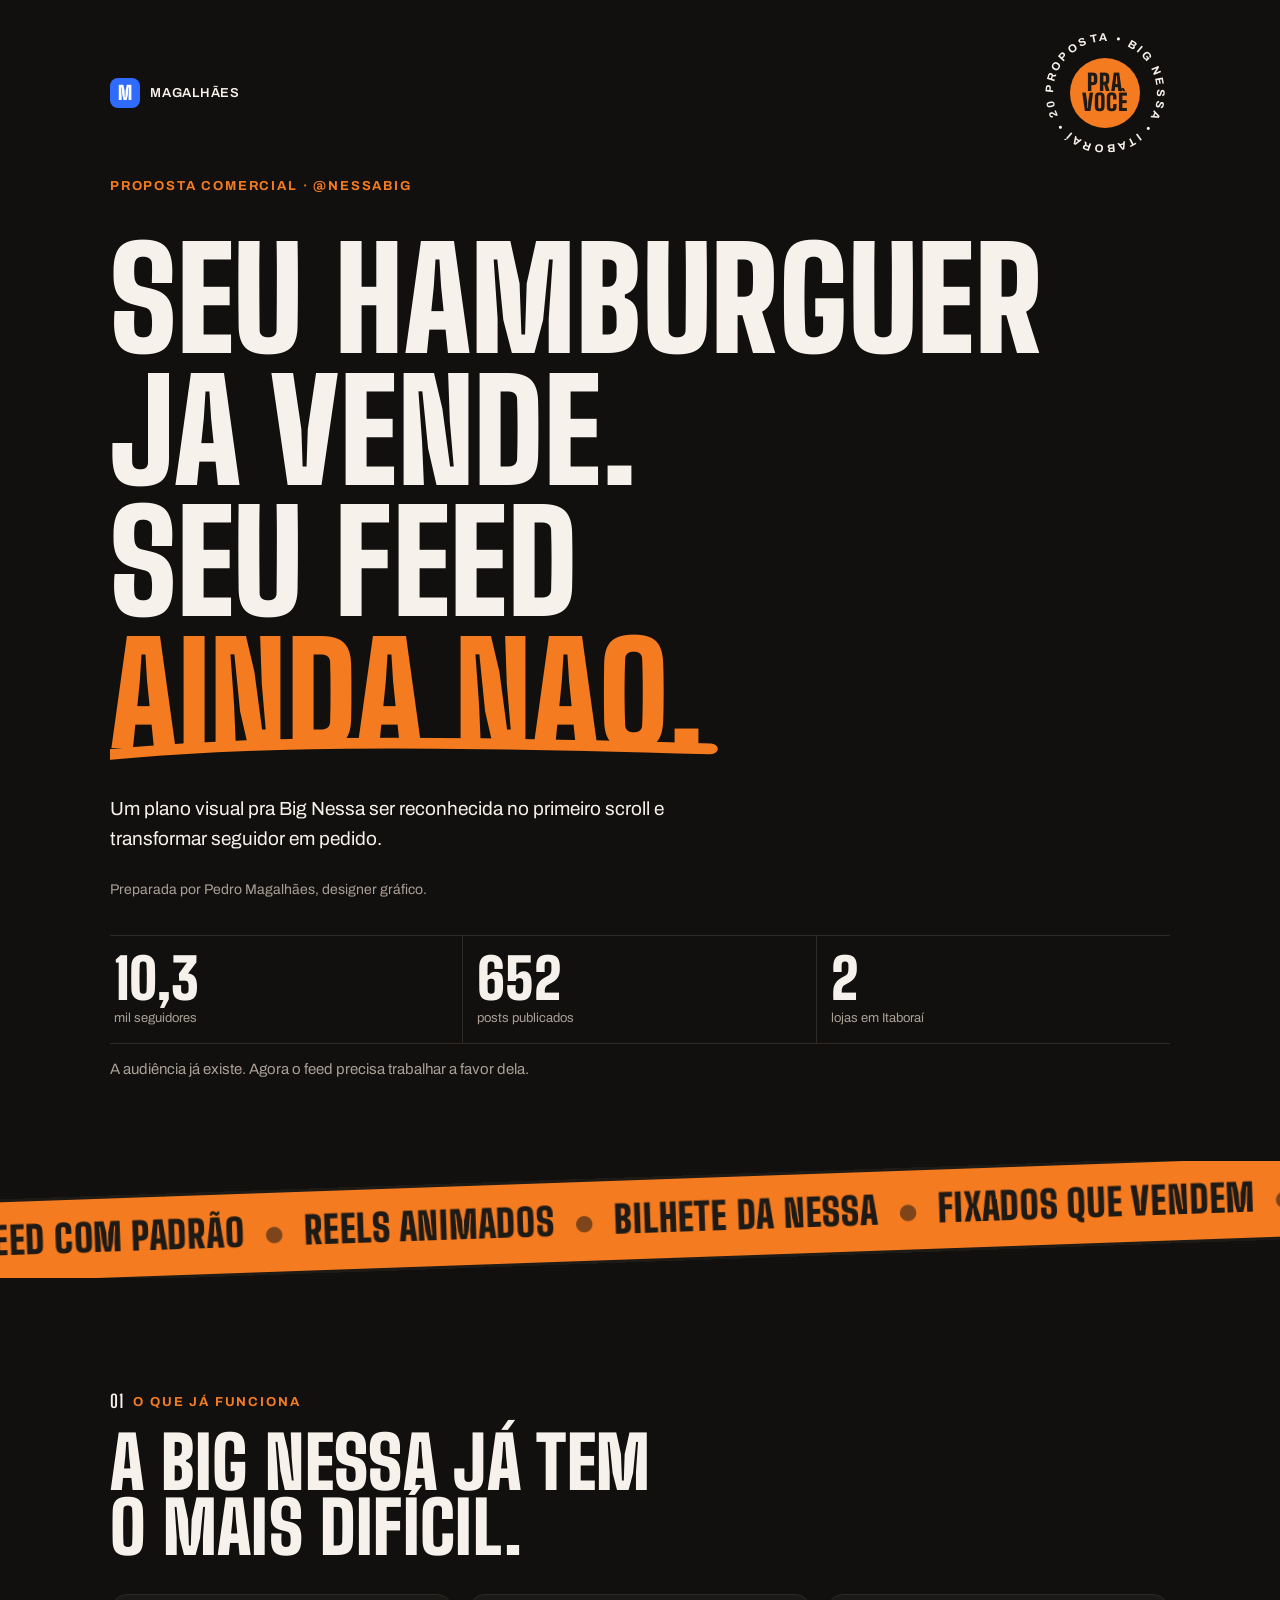
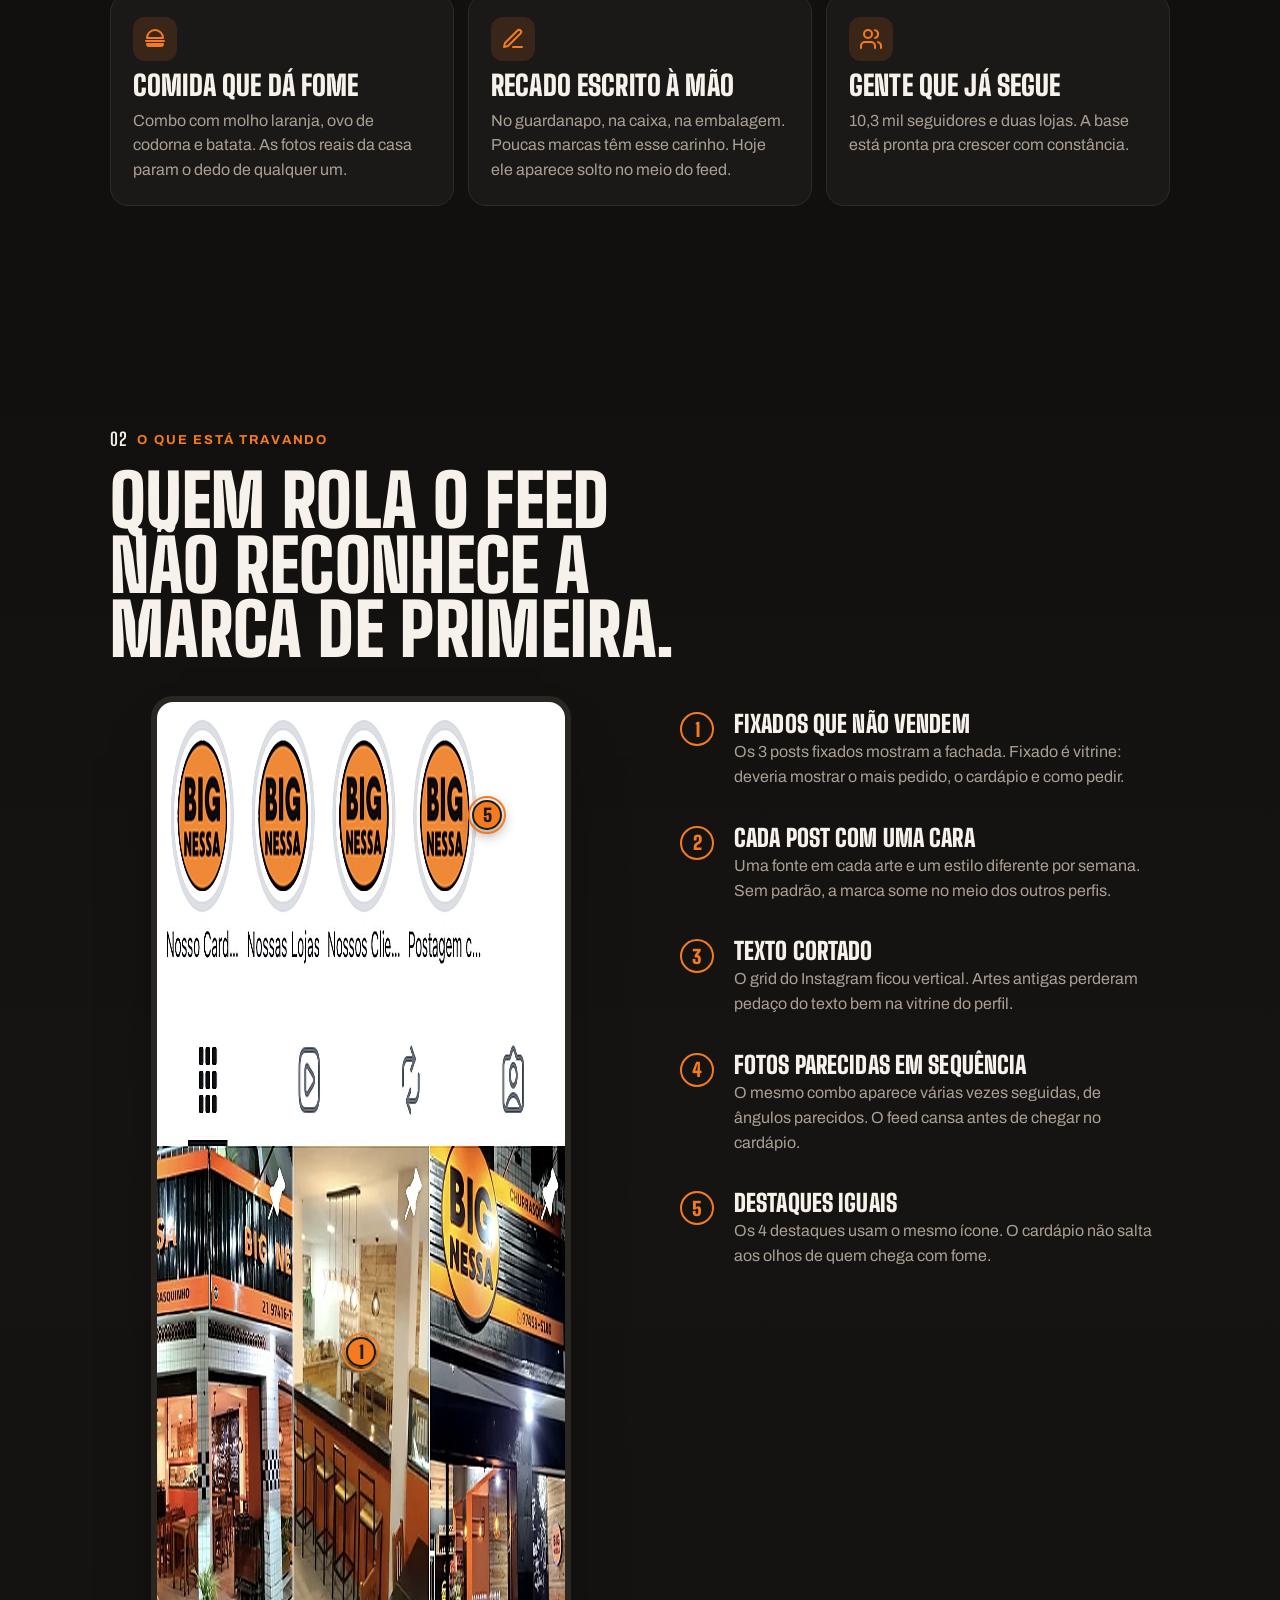
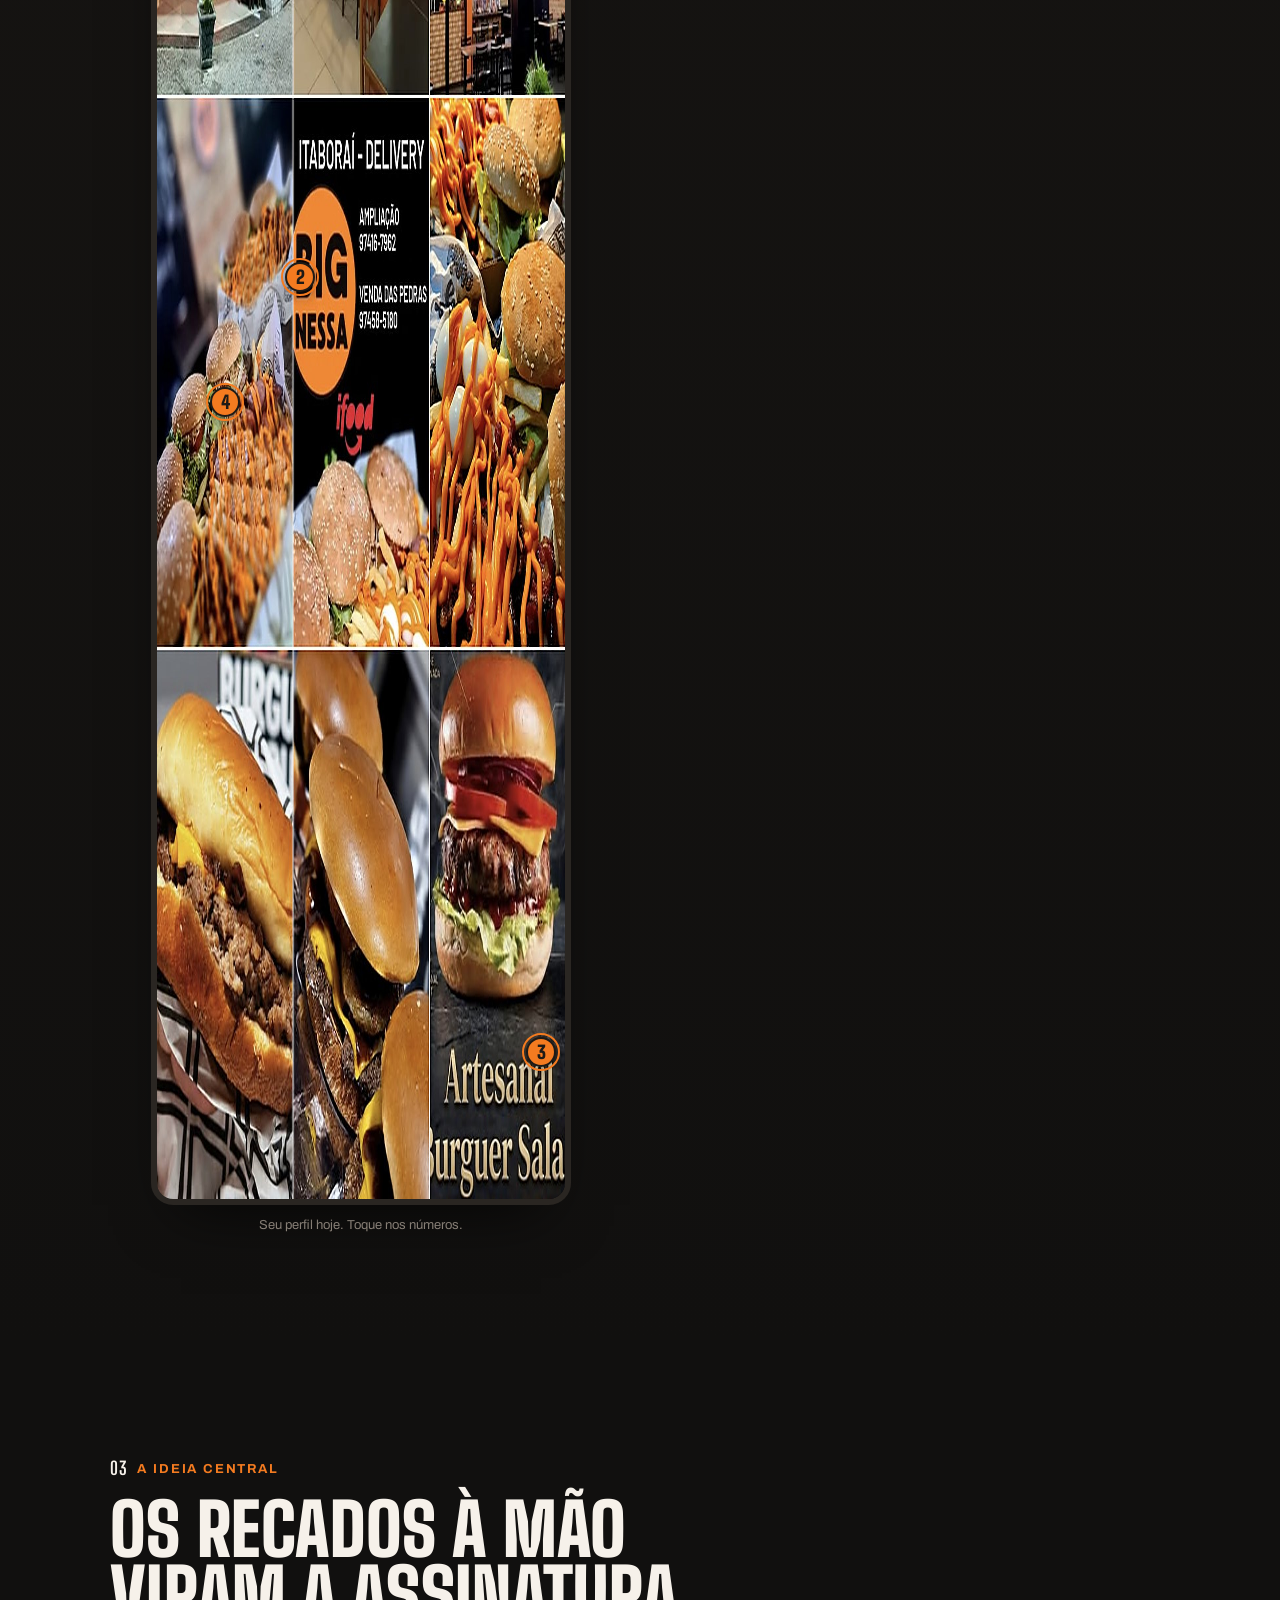
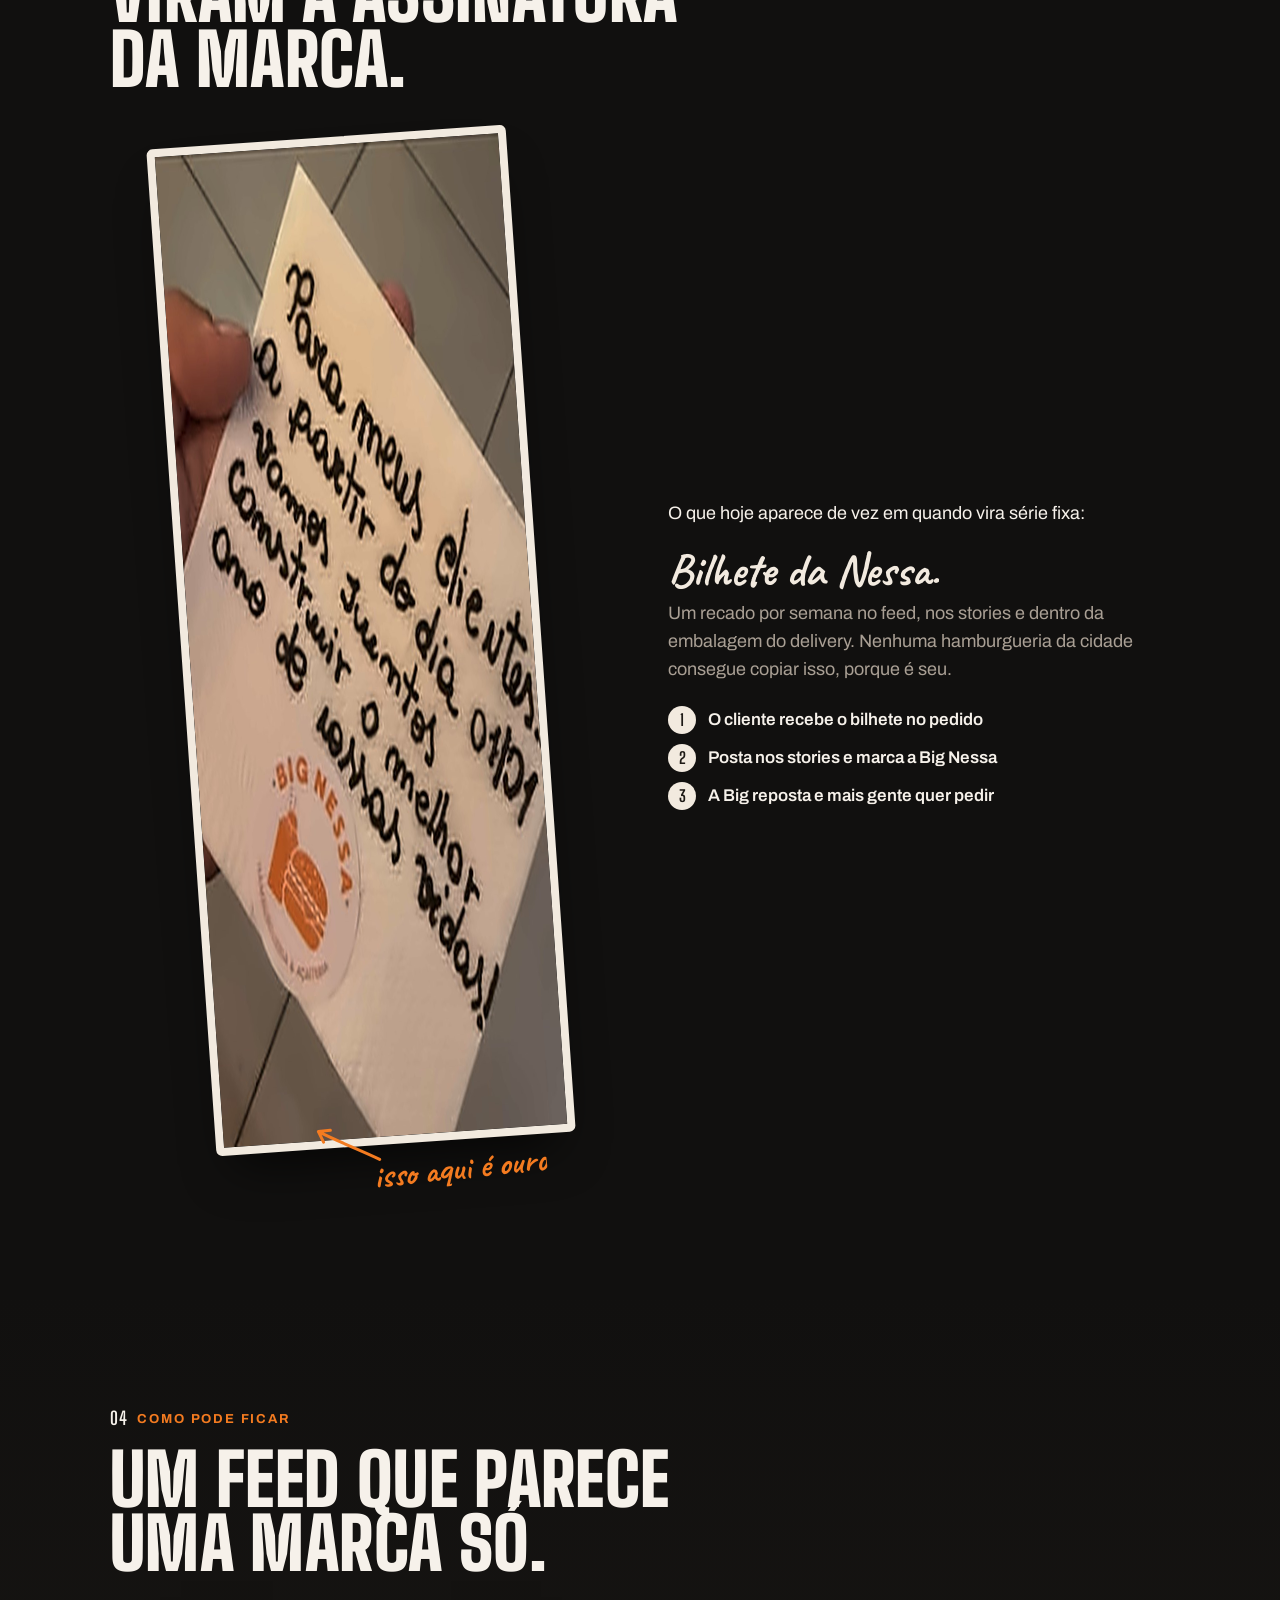
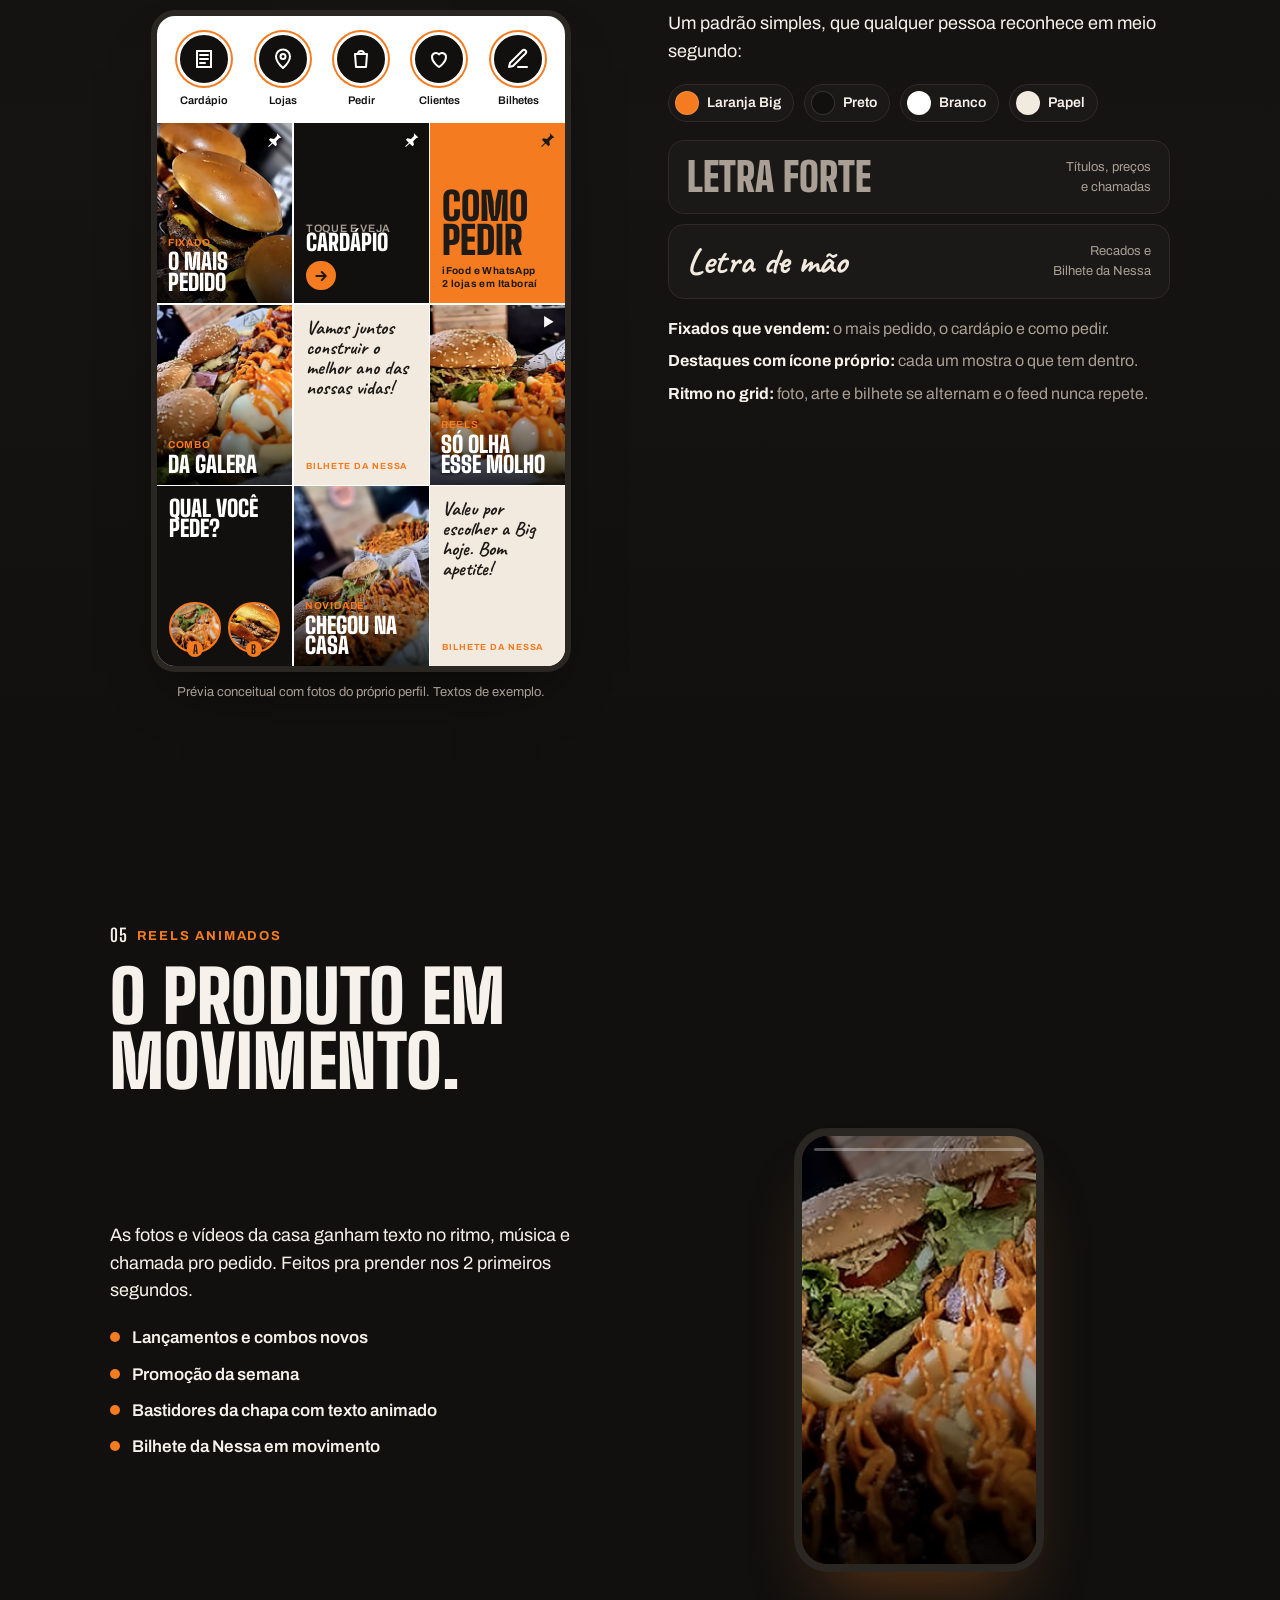
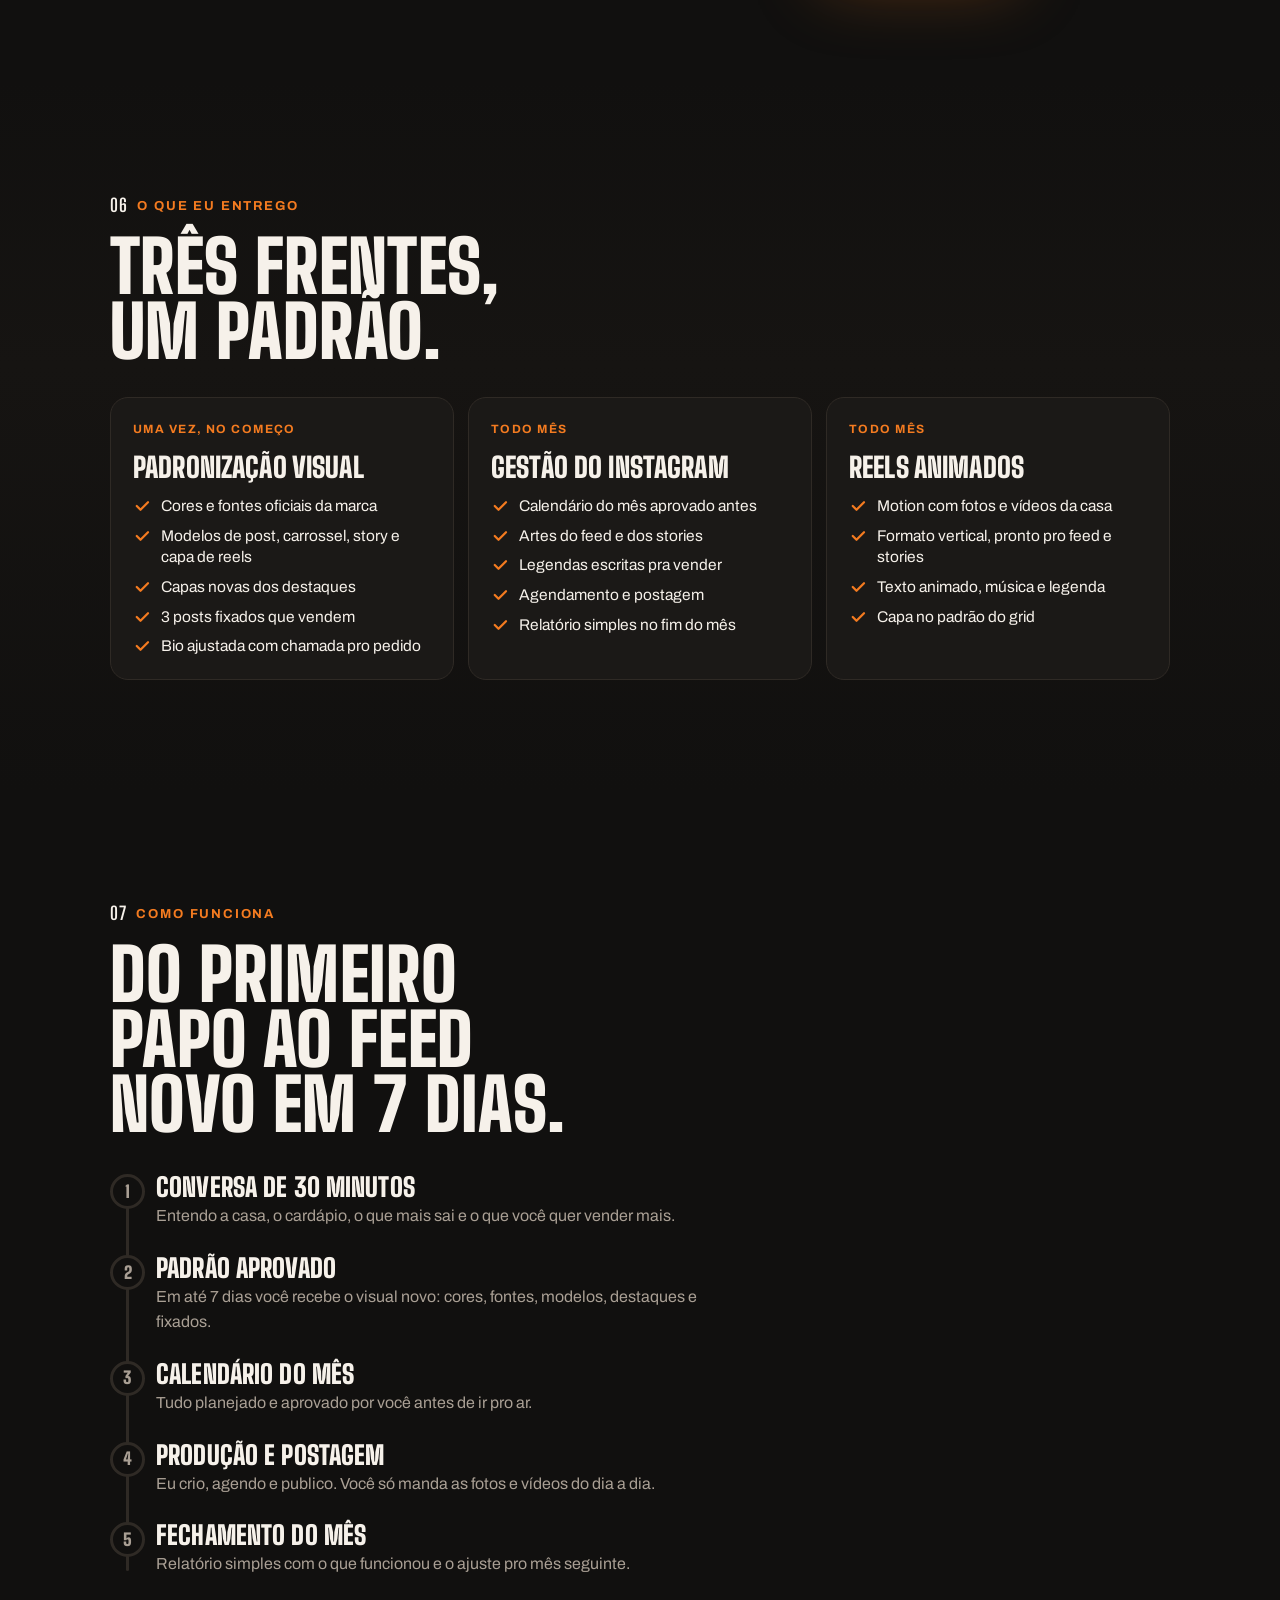
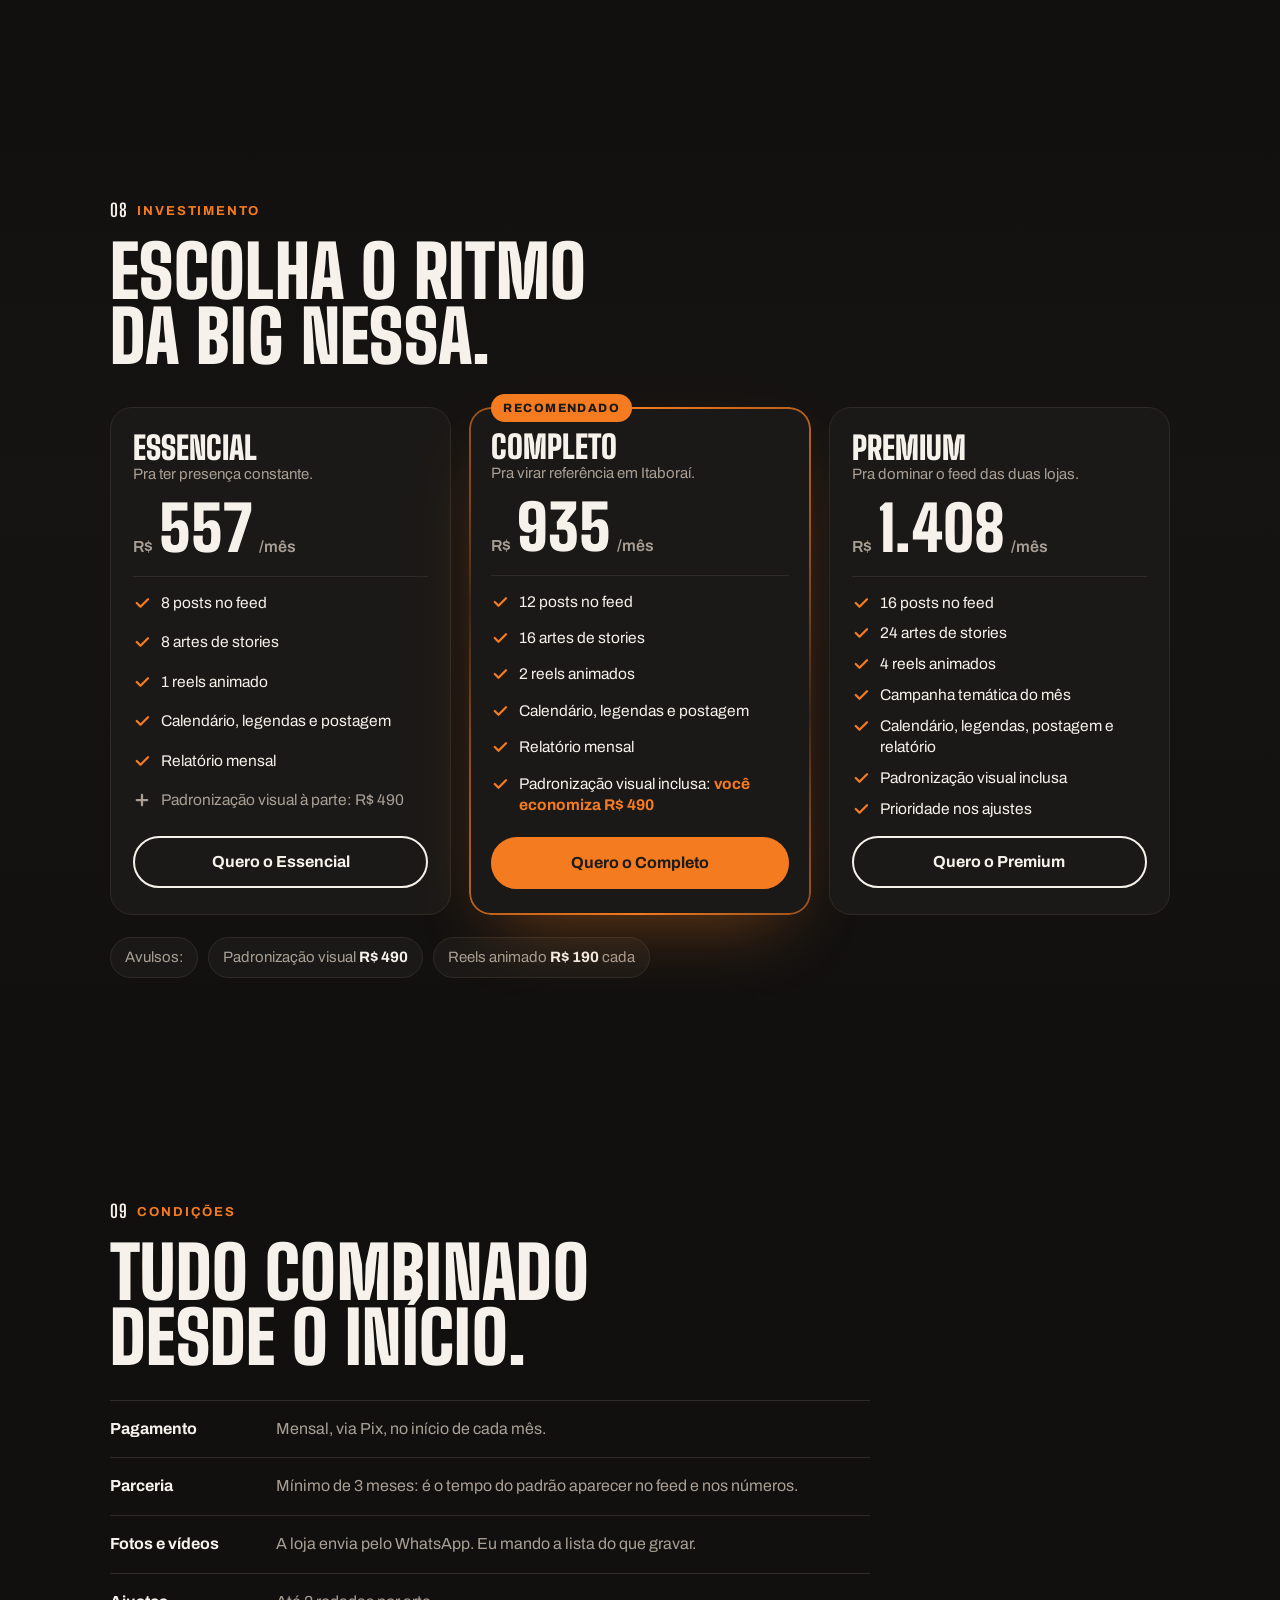
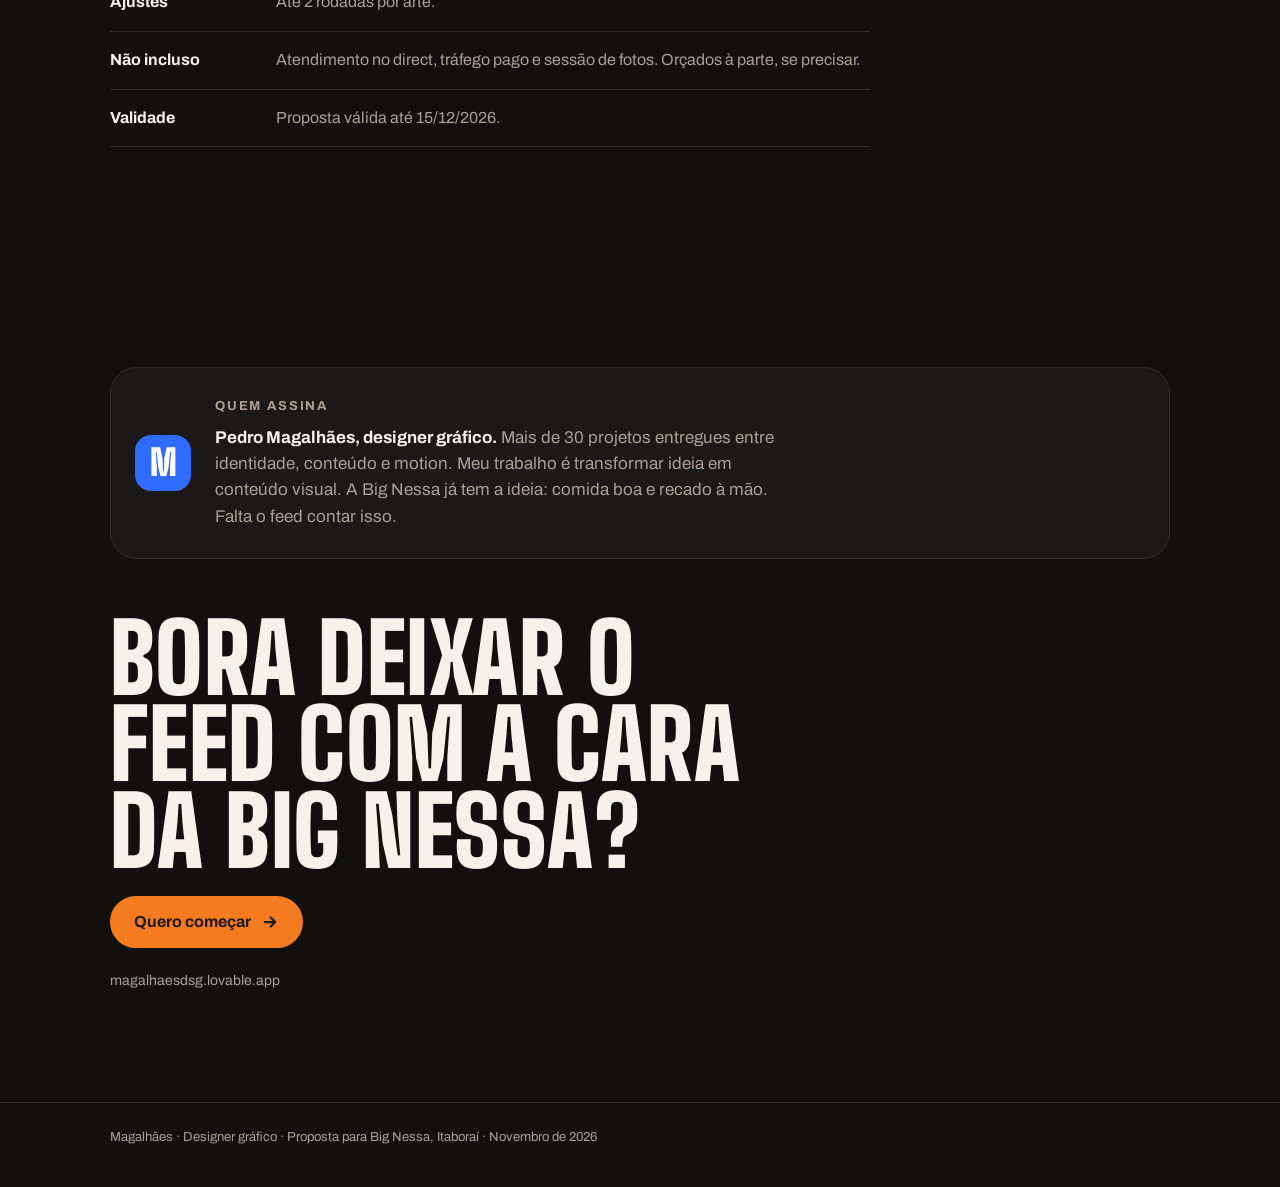
==== bignessa/index.html @ 8647f613 "Adiciona proposta comercial da Big Nessa em /bignessa Página da proposta (noindex) com imagem de cap" ====
<!DOCTYPE html>
<html lang="pt-BR">
<head>
<meta charset="utf-8">
<meta name="viewport" content="width=device-width, initial-scale=1">
<title>Proposta Big Nessa</title>
<meta name="robots" content="noindex, nofollow">
<meta name="description" content="Seu hambúrguer já vende. Seu feed ainda não. Proposta de conteúdo visual para a Big Nessa, por Magalhães.">
<meta property="og:type" content="website">
<meta property="og:title" content="Proposta para Big Nessa">
<meta property="og:description" content="Seu hambúrguer já vende. Seu feed ainda não.">
<meta property="og:image" content="https://magalhaescreator.com.br/bignessa/capa.jpg">
<meta property="og:url" content="https://magalhaescreator.com.br/bignessa/">
<meta name="theme-color" content="#11100F">
<link rel="preconnect" href="https://fonts.googleapis.com">
<link rel="preconnect" href="https://fonts.gstatic.com" crossorigin>
<link href="https://fonts.googleapis.com/css2?family=Archivo:wght@400;500;600;700&family=Big+Shoulders+Display:wght@700;800;900&family=Caveat:wght@500;700&display=swap" rel="stylesheet">
<style>
:root{
  /* Layout: uma coluna de leitura no celular, duas colunas no desktop; preto quente com laranja da casa e papel de guardanapo */
  --bg:#11100F;
  --surface:#1B1917;
  --line:#2F2A25;
  --ink:#F6F1EA;
  --muted:#A99F94;
  --orange:#F47B20;
  --paper:#F2EADF;
  --paper-ink:#1E1A16;
  --blue:#2F6BFF;
  --f-display:"Big Shoulders Display","Arial Narrow",Impact,sans-serif;
  --f-body:"Archivo","Helvetica Neue",Arial,sans-serif;
  --f-hand:"Caveat","Segoe Print","Bradley Hand",cursive;
  --ease:cubic-bezier(.2,.8,.2,1);
  color-scheme:dark;
}
*{box-sizing:border-box}
html{-webkit-text-size-adjust:100%;scroll-behavior:smooth}
html,body{overflow-x:clip}
body{margin:0;background:var(--bg);color:var(--ink);font-family:var(--f-body);font-size:17px;line-height:1.55;overflow-x:hidden}
img{max-width:100%;display:block}
a{color:inherit}
:focus-visible{outline:3px solid var(--orange);outline-offset:3px;border-radius:6px}
.wrap{max-width:1100px;margin:0 auto;padding:0 20px}
section{padding:76px 0}
.eyebrow{font-family:var(--f-body);font-size:13px;font-weight:700;letter-spacing:.14em;text-transform:uppercase;color:var(--orange);display:flex;gap:10px;align-items:center;margin:0 0 14px}
.eyebrow b{font-family:var(--f-display);font-size:18px;letter-spacing:.04em;color:var(--ink)}
h1,h2,h3{font-family:var(--f-display);font-weight:900;text-transform:uppercase;line-height:.9;letter-spacing:.005em;margin:0;text-wrap:balance}
h2{font-size:clamp(40px,9vw,72px);max-width:16ch}
h3{font-size:28px;line-height:1}
p{margin:0}
.lead{font-size:18px;color:var(--muted);max-width:56ch}
.hand{font-family:var(--f-hand);font-weight:700}

/* ---------- reveal ---------- */
.pre{opacity:0;transform:translateY(28px)}
[data-reveal]{transition:opacity .8s var(--ease),transform .8s var(--ease);transition-delay:var(--d,0s)}

/* ---------- HERO ---------- */
.hero{padding:28px 0 56px;position:relative}
.topbar{display:flex;justify-content:space-between;align-items:center;font-size:13px;color:var(--muted);letter-spacing:.06em;text-transform:uppercase;font-weight:600}
.topbar .who{display:flex;gap:10px;align-items:center;color:var(--ink)}
.mono{width:30px;height:30px;border-radius:8px;background:var(--blue);display:grid;place-items:center;font-family:var(--f-display);font-weight:900;font-size:19px;color:#fff}
.hero-grid{display:grid;gap:26px;margin-top:18px;position:relative}
.stamp{position:relative;width:96px;height:96px;flex:none}
.stamp svg{width:100%;height:100%;animation:spin 16s linear infinite}
.stamp .disc{position:absolute;inset:22px;border-radius:50%;background:var(--orange);display:grid;place-items:center;color:var(--paper-ink);font-family:var(--f-display);font-weight:900;font-size:17px;line-height:.85;text-align:center;animation:popIn .9s .9s var(--ease) both}
@keyframes spin{to{transform:rotate(360deg)}}
@keyframes popIn{from{transform:scale(0) rotate(-40deg)}to{transform:none}}
.h1{font-size:clamp(50px,13.2vw,140px);position:relative;z-index:1}
.h1 .ln:last-child{padding-bottom:.28em;margin-bottom:-.2em}
.h1 .ln{display:block;overflow:hidden;padding-bottom:.04em}
.h1 .ln>span{display:inline-block;animation:lineUp 1s var(--ease) both}
.h1 .ln:nth-child(2)>span{animation-delay:.12s}
.h1 .ln:nth-child(3)>span{animation-delay:.24s}
.h1 .ln:nth-child(4)>span{animation-delay:.36s}
@keyframes lineUp{from{transform:translateY(105%)}to{transform:none}}
.accent{color:var(--orange);position:relative;display:inline-block}
.accent svg{position:absolute;left:-2%;bottom:-.06em;width:104%;height:.22em;overflow:visible}
.accent path{fill:none;stroke:var(--orange);stroke-width:7;stroke-linecap:round;stroke-dasharray:100;stroke-dashoffset:100;animation:draw 1.1s 1.1s var(--ease) forwards}
@keyframes draw{to{stroke-dashoffset:0}}
.hero .lead{animation:fadeUp .9s .55s var(--ease) both;font-size:19px;color:var(--ink);opacity:.92}
.hero .by{font-size:14px;color:var(--muted);animation:fadeUp .9s .7s var(--ease) both}
@keyframes fadeUp{from{opacity:0;transform:translateY(16px)}to{opacity:1;transform:none}}
.stats{display:grid;grid-template-columns:repeat(3,1fr);border-top:1px solid var(--line);border-bottom:1px solid var(--line);margin-top:8px;animation:fadeUp .9s .85s var(--ease) both}
.stat{padding:18px 4px 16px;border-right:1px solid var(--line)}
.stat:last-child{border-right:0;padding-left:14px}
.stat:nth-child(2){padding-left:14px}
.stat strong{display:block;font-family:var(--f-display);font-weight:900;font-size:clamp(34px,9vw,56px);line-height:.9;font-variant-numeric:tabular-nums}
.stat span{font-size:13px;color:var(--muted);line-height:1.3;display:block;margin-top:6px}
.note-line{font-size:15px;color:var(--muted);margin-top:14px;animation:fadeUp .9s 1s var(--ease) both}

/* ---------- TICKER ---------- */
.ticker-wrap{overflow:hidden;padding:16px 0}
.ticker{background:var(--orange);color:var(--paper-ink);transform:rotate(-2deg);margin:0 -24px;overflow:hidden;border-block:3px solid var(--paper-ink)}
.ticker .track{display:flex;width:max-content;animation:marquee 26s linear infinite}
.ticker span{font-family:var(--f-display);font-weight:900;font-size:30px;text-transform:uppercase;white-space:nowrap;padding:10px 0;letter-spacing:.02em}
.ticker i{font-style:normal;margin:0 18px;opacity:.55}
@keyframes marquee{to{transform:translateX(-50%)}}

/* ---------- CARDS ---------- */
.cards{display:grid;gap:14px;grid-template-columns:repeat(auto-fit,minmax(250px,1fr));margin-top:34px}
.card{background:var(--surface);border:1px solid var(--line);border-radius:18px;padding:22px;display:grid;gap:10px;align-content:start}
.card .ico{width:44px;height:44px;border-radius:12px;background:rgba(244,123,32,.14);display:grid;place-items:center;color:var(--orange)}
.card .ico svg{width:24px;height:24px}
.card p{color:var(--muted);font-size:16px}

/* ---------- DIAGNÓSTICO ---------- */
.diag{display:grid;gap:34px;margin-top:34px;align-items:start}
.shot{position:relative;border-radius:22px;overflow:hidden;max-width:420px;width:100%;margin:0 auto;border:6px solid #2a2622;box-shadow:0 30px 60px -30px rgba(0,0,0,.8)}
.shot img{width:100%}
.mk{position:absolute;width:30px;height:30px;margin:-15px 0 0 -15px;border-radius:50%;background:var(--orange);color:var(--paper-ink);font-family:var(--f-display);font-weight:900;font-size:18px;display:grid;place-items:center;border:2px solid var(--paper-ink);box-shadow:0 4px 14px rgba(0,0,0,.45);cursor:pointer;padding:0}
.mk::after{content:"";position:absolute;inset:-6px;border-radius:50%;border:2px solid var(--orange);animation:pulse 2.2s ease-out infinite;animation-delay:var(--pd,0s)}
@keyframes pulse{0%{transform:scale(.7);opacity:1}100%{transform:scale(1.7);opacity:0}}
.shot.go .mk{animation:mkPop .6s var(--ease) both;animation-delay:calc(.25s + var(--i)*.18s)}
@keyframes mkPop{from{transform:scale(0)}60%{transform:scale(1.25)}to{transform:scale(1)}}
.shot-cap{font-size:13px;color:var(--muted);text-align:center;margin-top:10px}
.issues{list-style:none;margin:0;padding:0;display:grid;gap:4px;counter-reset:n}
.issues li{display:grid;grid-template-columns:42px 1fr;gap:12px;padding:16px 12px;border-radius:14px;transition:background .3s}
.issues li.hot{background:var(--surface)}
.issues .num{width:34px;height:34px;border-radius:50%;border:2px solid var(--orange);color:var(--orange);display:grid;place-items:center;font-family:var(--f-display);font-weight:900;font-size:19px;transition:background .3s,color .3s}
.issues li.hot .num{background:var(--orange);color:var(--paper-ink)}
.issues h3{font-size:24px;margin-bottom:4px}
.issues p{color:var(--muted);font-size:16px}

/* ---------- BILHETE ---------- */
.bilhete{display:grid;gap:36px;align-items:center;margin-top:34px}
.napkin-wrap{position:relative;max-width:360px;margin:0 auto;padding:10px 0 40px}
.napkin{transform:rotate(-4deg);border-radius:6px;overflow:hidden;box-shadow:0 30px 50px -20px rgba(0,0,0,.7);border:8px solid var(--paper)}
.napkin-wrap .tag{position:absolute;right:-6px;bottom:0;font-family:var(--f-hand);font-weight:700;font-size:34px;color:var(--orange);transform:rotate(-6deg);line-height:1}
.napkin-wrap .tag svg{width:70px;height:46px;position:absolute;left:-58px;top:-40px;overflow:visible}
.napkin-wrap .tag path{fill:none;stroke:var(--orange);stroke-width:3;stroke-linecap:round;stroke-linejoin:round}
.write{display:inline-block}
.write.go{animation:write 1.4s steps(28) both}
@keyframes write{from{clip-path:inset(0 100% 0 0)}to{clip-path:inset(0 0 0 0)}}
.loop{display:grid;gap:10px;margin-top:22px}
.loop div{display:flex;gap:12px;align-items:center;font-weight:600}
.loop b{flex:none;width:28px;height:28px;border-radius:50%;background:var(--paper);color:var(--paper-ink);display:grid;place-items:center;font-family:var(--f-display);font-size:16px}
.big-quote{font-family:var(--f-hand);font-weight:700;font-size:clamp(34px,7vw,46px);line-height:1.05;color:var(--paper);margin:18px 0 6px}

/* ---------- MOCK PERFIL ---------- */
.mock-area{display:grid;gap:34px;margin-top:34px;align-items:start}
.ig{background:#fff;border-radius:24px;padding:16px 0 0;max-width:420px;width:100%;margin:0 auto;color:#111;border:6px solid #2a2622;box-shadow:0 30px 60px -30px rgba(0,0,0,.8);overflow:hidden}
.hl{display:flex;justify-content:space-around;padding:0 8px 14px}
.hl div{display:grid;justify-items:center;gap:6px;font-size:11px;font-weight:600}
.hl i{width:54px;height:54px;border-radius:50%;background:var(--bg);border:3px solid #fff;box-shadow:0 0 0 2px var(--orange);display:grid;place-items:center;color:#fff}
.hl svg{width:24px;height:24px}
.grid9{display:grid;grid-template-columns:repeat(3,1fr);gap:2px}
.tile{aspect-ratio:3/4;position:relative;overflow:hidden;container-type:inline-size;background:#222;background-size:cover;background-position:center}
.tile .shade{position:absolute;inset:0;background:linear-gradient(to top,rgba(0,0,0,.82),rgba(0,0,0,0) 58%)}
.tile .lab{position:absolute;left:8cqw;right:8cqw;bottom:8cqw;font-family:var(--f-display);font-weight:900;text-transform:uppercase;color:#fff;font-size:17cqw;line-height:.88}
.tile .lab small{display:block;font-family:var(--f-body);font-weight:700;font-size:7.5cqw;letter-spacing:.08em;color:var(--orange);margin-bottom:3cqw}
.tile .pin,.tile .play{position:absolute;top:6cqw;right:6cqw;width:13cqw;height:13cqw;color:#fff;filter:drop-shadow(0 1px 2px rgba(0,0,0,.5))}
.t-black{background:var(--bg);color:#fff}
.t-orange{background:var(--orange);color:var(--paper-ink)}
.t-paper{background:var(--paper);color:var(--paper-ink)}
.tile .stack{position:absolute;inset:9cqw;display:flex;flex-direction:column;justify-content:flex-end;font-family:var(--f-display);font-weight:900;text-transform:uppercase;line-height:.86}
.t-black .stack .s{font-family:var(--f-body);font-size:8cqw;font-weight:600;letter-spacing:.06em;color:var(--muted);text-transform:uppercase}
.t-black .stack .b{font-size:17cqw}
.t-black .arrow{width:22cqw;height:22cqw;border-radius:50%;background:var(--orange);display:grid;place-items:center;color:var(--paper-ink);margin-top:6cqw}
.t-black .arrow svg{width:12cqw;height:12cqw}
.t-orange .stack .b{font-size:29cqw}
.t-orange .stack .s{font-family:var(--f-body);font-weight:700;font-size:7.5cqw;letter-spacing:.04em;margin-top:5cqw;line-height:1.3;text-transform:none}
.t-paper .hw{position:absolute;inset:10cqw 9cqw auto;font-family:var(--f-hand);font-weight:700;font-size:14.5cqw;line-height:1.02}
.t-paper .sig{position:absolute;left:9cqw;bottom:8cqw;font-family:var(--f-body);font-weight:700;font-size:6.6cqw;letter-spacing:.1em;text-transform:uppercase;color:var(--orange)}
.poll{position:absolute;inset:9cqw;display:flex;flex-direction:column;gap:6cqw}
.poll .q{font-family:var(--f-display);font-weight:900;font-size:17cqw;line-height:.88;text-transform:uppercase}
.poll .opts{display:grid;grid-template-columns:1fr 1fr;gap:5cqw;margin-top:auto}
.poll .opts div{aspect-ratio:1;border-radius:50%;background-size:cover;background-position:center;position:relative;border:1.5cqw solid var(--orange)}
.poll .opts b{position:absolute;bottom:-4cqw;left:50%;transform:translateX(-50%);background:var(--orange);color:var(--paper-ink);font-family:var(--f-display);font-size:9cqw;width:12cqw;height:12cqw;border-radius:50%;display:grid;place-items:center}
.grid9.go .tile,.hl.go div{animation:tileIn .7s var(--ease) both;animation-delay:calc(var(--i)*.09s)}
@keyframes tileIn{from{opacity:0;transform:scale(.82) translateY(14px)}to{opacity:1;transform:none}}
.mock-cap{font-size:13px;color:var(--muted);text-align:center;margin-top:10px}
.system{display:grid;gap:18px}
.sw{display:flex;gap:10px;flex-wrap:wrap}
.sw div{display:flex;align-items:center;gap:8px;font-size:14px;font-weight:600;background:var(--surface);border:1px solid var(--line);padding:6px 12px 6px 6px;border-radius:999px}
.sw i{width:24px;height:24px;border-radius:50%;border:1px solid rgba(255,255,255,.15)}
.typo{display:grid;gap:10px}
.typo div{background:var(--surface);border:1px solid var(--line);border-radius:16px;padding:16px 18px;display:flex;justify-content:space-between;align-items:center;gap:16px}
.typo .a{font-family:var(--f-display);font-weight:900;font-size:40px;text-transform:uppercase;line-height:.9}
.typo .h{font-family:var(--f-hand);font-weight:700;font-size:36px;line-height:1;color:var(--paper)}
.typo span{font-size:13px;color:var(--muted);text-align:right}
.fixlist{display:grid;gap:8px;font-size:16px;color:var(--muted)}
.fixlist b{color:var(--ink)}

/* ---------- REELS ---------- */
.reels{display:grid;gap:36px;align-items:center;margin-top:34px}
.phone{width:250px;aspect-ratio:9/16;border-radius:34px;border:8px solid #2a2622;background:#000;margin:0 auto;position:relative;overflow:hidden;box-shadow:0 40px 70px -30px rgba(244,123,32,.35)}
.phone .bgimg{position:absolute;inset:-4%;background-size:cover;background-position:center;animation:kb 7s ease-in-out infinite}
@keyframes kb{0%{transform:scale(1.08) translate(0,0)}50%{transform:scale(1.28) translate(-3%,2%)}100%{transform:scale(1.08) translate(0,0)}}
.phone .dim{position:absolute;inset:0;background:linear-gradient(to top,rgba(0,0,0,.85) 5%,rgba(0,0,0,.1) 55%,rgba(0,0,0,.45))}
.phone .bar{position:absolute;top:12px;left:12px;right:12px;height:3px;background:rgba(255,255,255,.3);border-radius:3px;overflow:hidden}
.phone .bar i{display:block;height:100%;background:#fff;animation:prog 7s linear infinite;transform-origin:left;transform:scaleX(0)}
@keyframes prog{to{transform:scaleX(1)}}
.phone .words{position:absolute;left:18px;right:18px;top:20%;font-family:var(--f-display);font-weight:900;text-transform:uppercase;color:#fff;font-size:50px;line-height:.86}
.phone .words span{display:block;opacity:0}
.phone .words span:nth-child(1){animation:w1 7s var(--ease) infinite}
.phone .words span:nth-child(2){animation:w2 7s var(--ease) infinite}
.phone .words span:nth-child(3){animation:w3 7s var(--ease) infinite}
.phone .words span:nth-child(4){animation:w4 7s var(--ease) infinite;color:var(--orange)}
@keyframes w1{0%,3%{opacity:0;transform:translateX(-40px)}8%,84%{opacity:1;transform:none}90%,100%{opacity:0}}
@keyframes w2{0%,9%{opacity:0;transform:translateX(-40px)}14%,84%{opacity:1;transform:none}90%,100%{opacity:0}}
@keyframes w3{0%,15%{opacity:0;transform:translateX(-40px)}20%,84%{opacity:1;transform:none}90%,100%{opacity:0}}
@keyframes w4{0%,21%{opacity:0;transform:scale(1.6)}27%,84%{opacity:1;transform:none}90%,100%{opacity:0}}
.phone .sticker{position:absolute;left:18px;bottom:64px;background:var(--orange);color:var(--paper-ink);font-family:var(--f-display);font-weight:900;font-size:22px;text-transform:uppercase;padding:6px 12px;border-radius:8px;opacity:0;animation:stk 7s var(--ease) infinite}
@keyframes stk{0%,44%{opacity:0;transform:scale(0) rotate(-20deg)}50%,84%{opacity:1;transform:rotate(-6deg)}90%,100%{opacity:0}}
.phone .brand{position:absolute;left:18px;right:18px;bottom:22px;display:flex;justify-content:space-between;align-items:center;font-size:12px;font-weight:700;letter-spacing:.1em;text-transform:uppercase;color:#fff;opacity:0;animation:brand 7s ease infinite}
@keyframes brand{0%,54%{opacity:0;transform:translateY(8px)}60%,84%{opacity:1;transform:none}90%,100%{opacity:0}}
.phone .brand i{width:26px;height:26px;border-radius:50%;background:var(--orange)}
.bul{display:grid;gap:10px;margin-top:20px;padding:0;list-style:none}
.bul li{display:flex;gap:12px;align-items:baseline;font-weight:600}
.bul li::before{content:"";flex:none;width:10px;height:10px;border-radius:50%;background:var(--orange);transform:translateY(-1px)}

/* ---------- ENTREGAS ---------- */
.serv{display:grid;gap:14px;grid-template-columns:repeat(auto-fit,minmax(280px,1fr));margin-top:34px}
.serv .card{gap:14px}
.serv .when{font-size:12px;font-weight:700;letter-spacing:.12em;text-transform:uppercase;color:var(--orange)}
.serv ul{margin:0;padding:0;list-style:none;display:grid;gap:8px}
.serv li{display:flex;gap:10px;color:var(--ink);font-size:15.5px;line-height:1.4}
.serv li svg{flex:none;width:18px;height:18px;color:var(--orange);margin-top:2px}

/* ---------- TIMELINE ---------- */
.steps{position:relative;margin-top:38px;display:grid;gap:26px;padding-left:46px;max-width:640px}
.steps .rail,.steps .fill{position:absolute;left:16px;top:6px;bottom:6px;width:3px;border-radius:3px}
.steps .rail{background:var(--line)}
.steps .fill{background:var(--orange);bottom:auto;height:calc(var(--p,1)*(100% - 12px));transition:height .15s linear}
.step{position:relative}
.step .dot{position:absolute;left:-46px;top:0;width:35px;height:35px;border-radius:50%;background:var(--bg);border:3px solid var(--line);display:grid;place-items:center;font-family:var(--f-display);font-weight:900;font-size:17px;color:var(--muted);transition:all .4s var(--ease)}
.step.on .dot{border-color:var(--orange);background:var(--orange);color:var(--paper-ink);transform:scale(1.08)}
.step h3{font-size:26px;margin-bottom:4px}
.step p{color:var(--muted);font-size:16px}

/* ---------- PACOTES ---------- */
.plans{display:grid;gap:18px;grid-template-columns:repeat(auto-fit,minmax(280px,1fr));margin-top:38px;align-items:stretch}
.plan{background:var(--surface);border:1px solid var(--line);border-radius:22px;padding:26px 22px;display:flex;flex-direction:column;gap:16px;position:relative}
.plan .pname{font-family:var(--f-display);font-weight:900;font-size:32px;text-transform:uppercase;line-height:.9}
.plan .for{color:var(--muted);font-size:15px}
.price{display:flex;align-items:baseline;gap:6px;font-variant-numeric:tabular-nums}
.price small{font-size:16px;font-weight:600;color:var(--muted)}
.price strong{font-family:var(--f-display);font-weight:900;font-size:62px;line-height:.85}
.plan ul{list-style:none;margin:0;padding:16px 0 0;border-top:1px solid var(--line);display:grid;gap:10px;flex:1}
.plan li{display:flex;gap:10px;font-size:15.5px;line-height:1.35}
.plan li svg{flex:none;width:18px;height:18px;color:var(--orange);margin-top:1px}
.plan li.off{color:var(--muted)}
.plan li.off svg{color:var(--muted)}
.plan li b{color:var(--orange)}
.btn{display:inline-flex;justify-content:center;align-items:center;gap:10px;min-height:52px;padding:0 22px;border-radius:999px;font-weight:700;font-size:16px;text-decoration:none;border:2px solid var(--ink);color:var(--ink);transition:transform .2s var(--ease),background .2s,color .2s}
.btn:hover{background:var(--ink);color:var(--bg)}
.btn:active{transform:scale(.97)}
.btn.solid{background:var(--orange);border-color:var(--orange);color:var(--paper-ink)}
.btn.solid:hover{background:var(--ink);border-color:var(--ink)}
.btn svg{width:18px;height:18px}
@property --a{syntax:"<angle>";initial-value:0deg;inherits:false}
.plan.rec{border:0;background:var(--surface);box-shadow:0 30px 70px -30px rgba(244,123,32,.45)}
.plan.rec::before{content:"";position:absolute;inset:0;border-radius:22px;padding:2px;background:conic-gradient(from var(--a),var(--orange),rgba(244,123,32,.15) 30%,var(--orange) 50%,rgba(244,123,32,.15) 80%,var(--orange));-webkit-mask:linear-gradient(#000 0 0) content-box,linear-gradient(#000 0 0);-webkit-mask-composite:xor;mask-composite:exclude;animation:rot 5s linear infinite;pointer-events:none}
@keyframes rot{to{--a:360deg}}
.badge{position:absolute;top:-13px;left:22px;background:var(--orange);color:var(--paper-ink);font-size:12px;font-weight:800;letter-spacing:.12em;text-transform:uppercase;padding:5px 12px;border-radius:999px}
.extras{margin-top:22px;display:flex;flex-wrap:wrap;gap:10px;font-size:15px;color:var(--muted)}
.extras span{background:var(--surface);border:1px solid var(--line);padding:8px 14px;border-radius:999px}
.extras b{color:var(--ink)}

/* ---------- CONDIÇÕES ---------- */
.conds{display:grid;gap:0;margin-top:30px;border-top:1px solid var(--line);max-width:760px}
.conds div{display:grid;grid-template-columns:150px 1fr;gap:16px;padding:16px 0;border-bottom:1px solid var(--line);font-size:16px}
.conds dt,.conds .k{font-weight:700;color:var(--ink)}
.conds .v{color:var(--muted)}

/* ---------- FINAL ---------- */
.final{padding-bottom:110px}
.sign{display:grid;gap:24px;align-items:center;background:var(--surface);border:1px solid var(--line);border-radius:26px;padding:28px 24px;position:relative;overflow:hidden}
.sign .mono{width:56px;height:56px;border-radius:16px;font-size:36px}
.sign p{color:var(--muted);max-width:58ch}
.sign p b{color:var(--ink)}
.cta{margin-top:56px;display:grid;gap:22px;justify-items:start}
.cta h2{font-size:clamp(46px,11vw,96px);max-width:14ch}
.cta .small{font-size:14px;color:var(--muted)}
footer{border-top:1px solid var(--line);padding:24px 0 40px;font-size:13px;color:var(--muted)}
.float{position:fixed;left:50%;bottom:16px;transform:translate(-50%,120px);opacity:0;pointer-events:none;transition:transform .45s var(--ease),opacity .3s;z-index:20;box-shadow:0 12px 30px rgba(0,0,0,.5)}
.float.show{transform:translate(-50%,0);opacity:1;pointer-events:auto}

/* ---------- DESKTOP ---------- */
@media (min-width:880px){
  section{padding:110px 0}
  .hero{padding-bottom:80px}
  .stamp{width:130px;height:130px}
  .stamp .disc{inset:30px;font-size:23px}
  .diag,.bilhete,.mock-area,.reels{grid-template-columns:1fr 1fr;gap:56px}
  .reels .phone{order:2}
  .sign{grid-template-columns:auto 1fr}
  .ticker span{font-size:38px}
}
@media (max-width:420px){
  .conds div{grid-template-columns:1fr;gap:4px}
  .stat span{font-size:12px}
}
@media (prefers-reduced-motion:reduce){
  *,*::before,*::after{animation-duration:.001s !important;animation-iteration-count:1 !important;transition:none !important;scroll-behavior:auto !important}
  .phone .words span,.phone .sticker,.phone .brand{opacity:1;animation:none !important}
  .accent path{stroke-dashoffset:0}
  .pre{opacity:1;transform:none}
}
@media print{.pre{opacity:1;transform:none}.float{display:none}}
</style>
</head>
<body>

<!-- ================= HERO ================= -->
<header class="hero">
  <div class="wrap">
    <div class="topbar">
      <div class="who"><span class="mono" aria-hidden="true">M</span>Magalhães</div>
      <div class="stamp" aria-hidden="true">
        <svg viewBox="0 0 120 120">
          <defs><path id="ring" d="M60,60 m-48,0 a48,48 0 1,1 96,0 a48,48 0 1,1 -96,0"/></defs>
          <text font-family="Archivo, Arial, sans-serif" font-size="10.4" font-weight="700" letter-spacing="2.6" fill="#F6F1EA"><textPath href="#ring">PROPOSTA • BIG NESSA • ITABORAÍ • 2026 •</textPath></text>
        </svg>
        <div class="disc">PRA<br>VOCÊ</div>
      </div>
    </div>

    <div class="hero-grid">
      <p class="eyebrow">Proposta comercial · @nessabig</p>
      <h1 class="h1">
        <span class="ln"><span>Seu hambúrguer</span></span>
        <span class="ln"><span>já vende.</span></span>
        <span class="ln"><span>Seu feed</span></span>
        <span class="ln"><span><span class="accent">ainda não.<svg viewBox="0 0 300 20" preserveAspectRatio="none" aria-hidden="true"><path pathLength="100" d="M3 13 C 70 4, 150 3, 297 9"/></svg></span></span></span>
      </h1>
      <p class="lead">Um plano visual pra Big Nessa ser reconhecida no primeiro scroll e transformar seguidor em pedido.</p>
      <p class="by">Preparada por Pedro Magalhães, designer gráfico.</p>

      <div>
        <div class="stats">
          <div class="stat"><strong data-count="10.3" data-dec="1">10,3</strong><span>mil seguidores</span></div>
          <div class="stat"><strong data-count="652">652</strong><span>posts publicados</span></div>
          <div class="stat"><strong data-count="2">2</strong><span>lojas em Itaboraí</span></div>
        </div>
        <p class="note-line">A audiência já existe. Agora o feed precisa trabalhar a favor dela.</p>
      </div>
    </div>
  </div>
</header>

<div class="ticker-wrap" aria-hidden="true"><div class="ticker">
  <div class="track">
    <span>Feed com padrão<i>●</i>Reels animados<i>●</i>Bilhete da Nessa<i>●</i>Fixados que vendem<i>●</i>Itaboraí<i>●</i></span>
    <span>Feed com padrão<i>●</i>Reels animados<i>●</i>Bilhete da Nessa<i>●</i>Fixados que vendem<i>●</i>Itaboraí<i>●</i></span>
  </div>
</div></div>

<main>

<!-- ================= 01 O QUE FUNCIONA ================= -->
<section id="forca">
  <div class="wrap">
    <p class="eyebrow" data-reveal><b>01</b> O que já funciona</p>
    <h2 data-reveal>A Big Nessa já tem o mais difícil.</h2>
    <div class="cards">
      <article class="card" data-reveal style="--d:.05s">
        <div class="ico"><svg viewBox="0 0 24 24" fill="none" stroke="currentColor" stroke-width="2" stroke-linecap="round" stroke-linejoin="round"><path d="M4 11h16a8 8 0 0 0-16 0Z"/><path d="M3 14h18"/><path d="M4 17h16a2 2 0 0 1-2 2H6a2 2 0 0 1-2-2Z"/></svg></div>
        <h3>Comida que dá fome</h3>
        <p>Combo com molho laranja, ovo de codorna e batata. As fotos reais da casa param o dedo de qualquer um.</p>
      </article>
      <article class="card" data-reveal style="--d:.15s">
        <div class="ico"><svg viewBox="0 0 24 24" fill="none" stroke="currentColor" stroke-width="2" stroke-linecap="round" stroke-linejoin="round"><path d="M12 20h9"/><path d="M16.5 3.5a2.1 2.1 0 0 1 3 3L7 19l-4 1 1-4Z"/></svg></div>
        <h3>Recado escrito à mão</h3>
        <p>No guardanapo, na caixa, na embalagem. Poucas marcas têm esse carinho. Hoje ele aparece solto no meio do feed.</p>
      </article>
      <article class="card" data-reveal style="--d:.25s">
        <div class="ico"><svg viewBox="0 0 24 24" fill="none" stroke="currentColor" stroke-width="2" stroke-linecap="round" stroke-linejoin="round"><path d="M16 21v-2a4 4 0 0 0-4-4H6a4 4 0 0 0-4 4v2"/><circle cx="9" cy="7" r="4"/><path d="M22 21v-2a4 4 0 0 0-3-3.9"/><path d="M16 3.1a4 4 0 0 1 0 7.8"/></svg></div>
        <h3>Gente que já segue</h3>
        <p>10,3 mil seguidores e duas lojas. A base está pronta pra crescer com constância.</p>
      </article>
    </div>
  </div>
</section>

<!-- ================= 02 DIAGNÓSTICO ================= -->
<section id="diagnostico" style="background:linear-gradient(var(--bg),#161412 30%,var(--bg))">
  <div class="wrap">
    <p class="eyebrow" data-reveal><b>02</b> O que está travando</p>
    <h2 data-reveal>Quem rola o feed não reconhece a marca de primeira.</h2>
    <div class="diag">
      <figure style="margin:0" data-reveal>
        <div class="shot" id="shot">
          <img src="[data-uri]" alt="Print do perfil da Big Nessa hoje: destaques com o mesmo ícone e as três primeiras linhas do feed" width="1242" height="2097">
          <button class="mk" style="left:50%;top:31%;--i:0;--pd:0s" data-n="1" aria-label="Ponto 1">1</button>
          <button class="mk" style="left:35%;top:56%;--i:1;--pd:.4s" data-n="2" aria-label="Ponto 2">2</button>
          <button class="mk" style="left:94%;top:93%;--i:2;--pd:.8s" data-n="3" aria-label="Ponto 3">3</button>
          <button class="mk" style="left:16.7%;top:62%;--i:3;--pd:1.2s" data-n="4" aria-label="Ponto 4">4</button>
          <button class="mk" style="left:81%;top:5.4%;--i:4;--pd:1.6s" data-n="5" aria-label="Ponto 5">5</button>
        </div>
        <figcaption class="shot-cap">Seu perfil hoje. Toque nos números.</figcaption>
      </figure>
      <ol class="issues">
        <li data-n="1" data-reveal style="--d:.05s"><span class="num">1</span><div><h3>Fixados que não vendem</h3><p>Os 3 posts fixados mostram a fachada. Fixado é vitrine: deveria mostrar o mais pedido, o cardápio e como pedir.</p></div></li>
        <li data-n="2" data-reveal style="--d:.1s"><span class="num">2</span><div><h3>Cada post com uma cara</h3><p>Uma fonte em cada arte e um estilo diferente por semana. Sem padrão, a marca some no meio dos outros perfis.</p></div></li>
        <li data-n="3" data-reveal style="--d:.15s"><span class="num">3</span><div><h3>Texto cortado</h3><p>O grid do Instagram ficou vertical. Artes antigas perderam pedaço do texto bem na vitrine do perfil.</p></div></li>
        <li data-n="4" data-reveal style="--d:.2s"><span class="num">4</span><div><h3>Fotos parecidas em sequência</h3><p>O mesmo combo aparece várias vezes seguidas, de ângulos parecidos. O feed cansa antes de chegar no cardápio.</p></div></li>
        <li data-n="5" data-reveal style="--d:.25s"><span class="num">5</span><div><h3>Destaques iguais</h3><p>Os 4 destaques usam o mesmo ícone. O cardápio não salta aos olhos de quem chega com fome.</p></div></li>
      </ol>
    </div>
  </div>
</section>

<!-- ================= 03 IDEIA ================= -->
<section id="ideia">
  <div class="wrap">
    <p class="eyebrow" data-reveal><b>03</b> A ideia central</p>
    <h2 data-reveal>Os recados à mão viram a assinatura da marca.</h2>
    <div class="bilhete">
      <div class="napkin-wrap" data-reveal>
        <div class="napkin"><img src="[data-uri]" alt="Guardanapo da Big Nessa com recado escrito à mão para os clientes" width="825" height="993"></div>
        <div class="tag"><svg viewBox="0 0 70 46" aria-hidden="true"><path d="M66 40 C 50 30, 30 20, 8 6 M8 6 L 20 6 M8 6 L 12 17"/></svg><span class="write" data-write>isso aqui é ouro</span></div>
      </div>
      <div data-reveal style="--d:.1s">
        <p class="lead" style="color:var(--ink)">O que hoje aparece de vez em quando vira série fixa:</p>
        <p class="big-quote"><span class="write" data-write>Bilhete da Nessa.</span></p>
        <p class="lead">Um recado por semana no feed, nos stories e dentro da embalagem do delivery. Nenhuma hamburgueria da cidade consegue copiar isso, porque é seu.</p>
        <div class="loop">
          <div><b>1</b>O cliente recebe o bilhete no pedido</div>
          <div><b>2</b>Posta nos stories e marca a Big Nessa</div>
          <div><b>3</b>A Big reposta e mais gente quer pedir</div>
        </div>
      </div>
    </div>
  </div>
</section>

<!-- ================= 04 COMO FICA ================= -->
<section id="como-fica" style="background:linear-gradient(var(--bg),#161412 40%,var(--bg))">
  <div class="wrap">
    <p class="eyebrow" data-reveal><b>04</b> Como pode ficar</p>
    <h2 data-reveal>Um feed que parece uma marca só.</h2>
    <div class="mock-area">
      <figure style="margin:0">
        <div class="ig" id="ig">
          <div class="hl" id="hl">
            <div style="--i:0"><i><svg viewBox="0 0 24 24" fill="none" stroke="currentColor" stroke-width="2" stroke-linecap="round"><path d="M5 4h14v16H5z"/><path d="M8 8h8M8 12h8M8 16h5"/></svg></i>Cardápio</div>
            <div style="--i:1"><i><svg viewBox="0 0 24 24" fill="none" stroke="currentColor" stroke-width="2" stroke-linecap="round" stroke-linejoin="round"><path d="M12 21s-7-6.2-7-11.5A7 7 0 0 1 19 9.5C19 14.8 12 21 12 21Z"/><circle cx="12" cy="9.5" r="2.5"/></svg></i>Lojas</div>
            <div style="--i:2"><i><svg viewBox="0 0 24 24" fill="none" stroke="currentColor" stroke-width="2" stroke-linecap="round" stroke-linejoin="round"><path d="M6 7h12l-1 13H7Z"/><path d="M9 7a3 3 0 0 1 6 0"/></svg></i>Pedir</div>
            <div style="--i:3"><i><svg viewBox="0 0 24 24" fill="none" stroke="currentColor" stroke-width="2" stroke-linecap="round" stroke-linejoin="round"><path d="M12 20s-7-4.4-7-10a4 4 0 0 1 7-2.6A4 4 0 0 1 19 10c0 5.6-7 10-7 10Z"/></svg></i>Clientes</div>
            <div style="--i:4"><i><svg viewBox="0 0 24 24" fill="none" stroke="currentColor" stroke-width="2" stroke-linecap="round" stroke-linejoin="round"><path d="M12 20h9"/><path d="M16.5 3.5a2.1 2.1 0 0 1 3 3L7 19l-4 1 1-4Z"/></svg></i>Bilhetes</div>
          </div>
          <div class="grid9" id="grid9">
            <div class="tile" style="--i:0;background-image:url([data-uri])"><span class="shade"></span><svg class="pin" viewBox="0 0 24 24" fill="currentColor"><path d="M15 3l6 6-3 1-4 4 1 5-2 2-4-4-5 5-1-1 5-5-4-4 2-2 5 1 4-4z"/></svg><div class="lab"><small>Fixado</small>O mais pedido</div></div>
            <div class="tile t-black" style="--i:1"><svg class="pin" viewBox="0 0 24 24" fill="currentColor"><path d="M15 3l6 6-3 1-4 4 1 5-2 2-4-4-5 5-1-1 5-5-4-4 2-2 5 1 4-4z"/></svg><div class="stack"><span class="s">Toque e veja</span><span class="b">Cardápio</span><span class="arrow"><svg viewBox="0 0 24 24" fill="none" stroke="currentColor" stroke-width="3" stroke-linecap="round" stroke-linejoin="round"><path d="M5 12h14M13 6l6 6-6 6"/></svg></span></div></div>
            <div class="tile t-orange" style="--i:2"><svg class="pin" viewBox="0 0 24 24" fill="currentColor" style="color:var(--paper-ink);filter:none"><path d="M15 3l6 6-3 1-4 4 1 5-2 2-4-4-5 5-1-1 5-5-4-4 2-2 5 1 4-4z"/></svg><div class="stack"><span class="b">Como<br>pedir</span><span class="s">iFood e WhatsApp<br>2 lojas em Itaboraí</span></div></div>
            <div class="tile" style="--i:3;background-image:url([data-uri])"><span class="shade"></span><div class="lab"><small>Combo</small>Da galera</div></div>
            <div class="tile t-paper" style="--i:4"><div class="hw">Vamos juntos construir o melhor ano das nossas vidas!</div><div class="sig">Bilhete da Nessa</div></div>
            <div class="tile" style="--i:5;background-image:url([data-uri])"><span class="shade"></span><svg class="play" viewBox="0 0 24 24" fill="currentColor"><path d="M7 4l13 8-13 8z"/></svg><div class="lab"><small>Reels</small>Só olha esse molho</div></div>
            <div class="tile t-black" style="--i:6"><div class="poll"><div class="q">Qual você pede?</div><div class="opts"><div style="background-image:url([data-uri])"><b>A</b></div><div style="background-image:url([data-uri]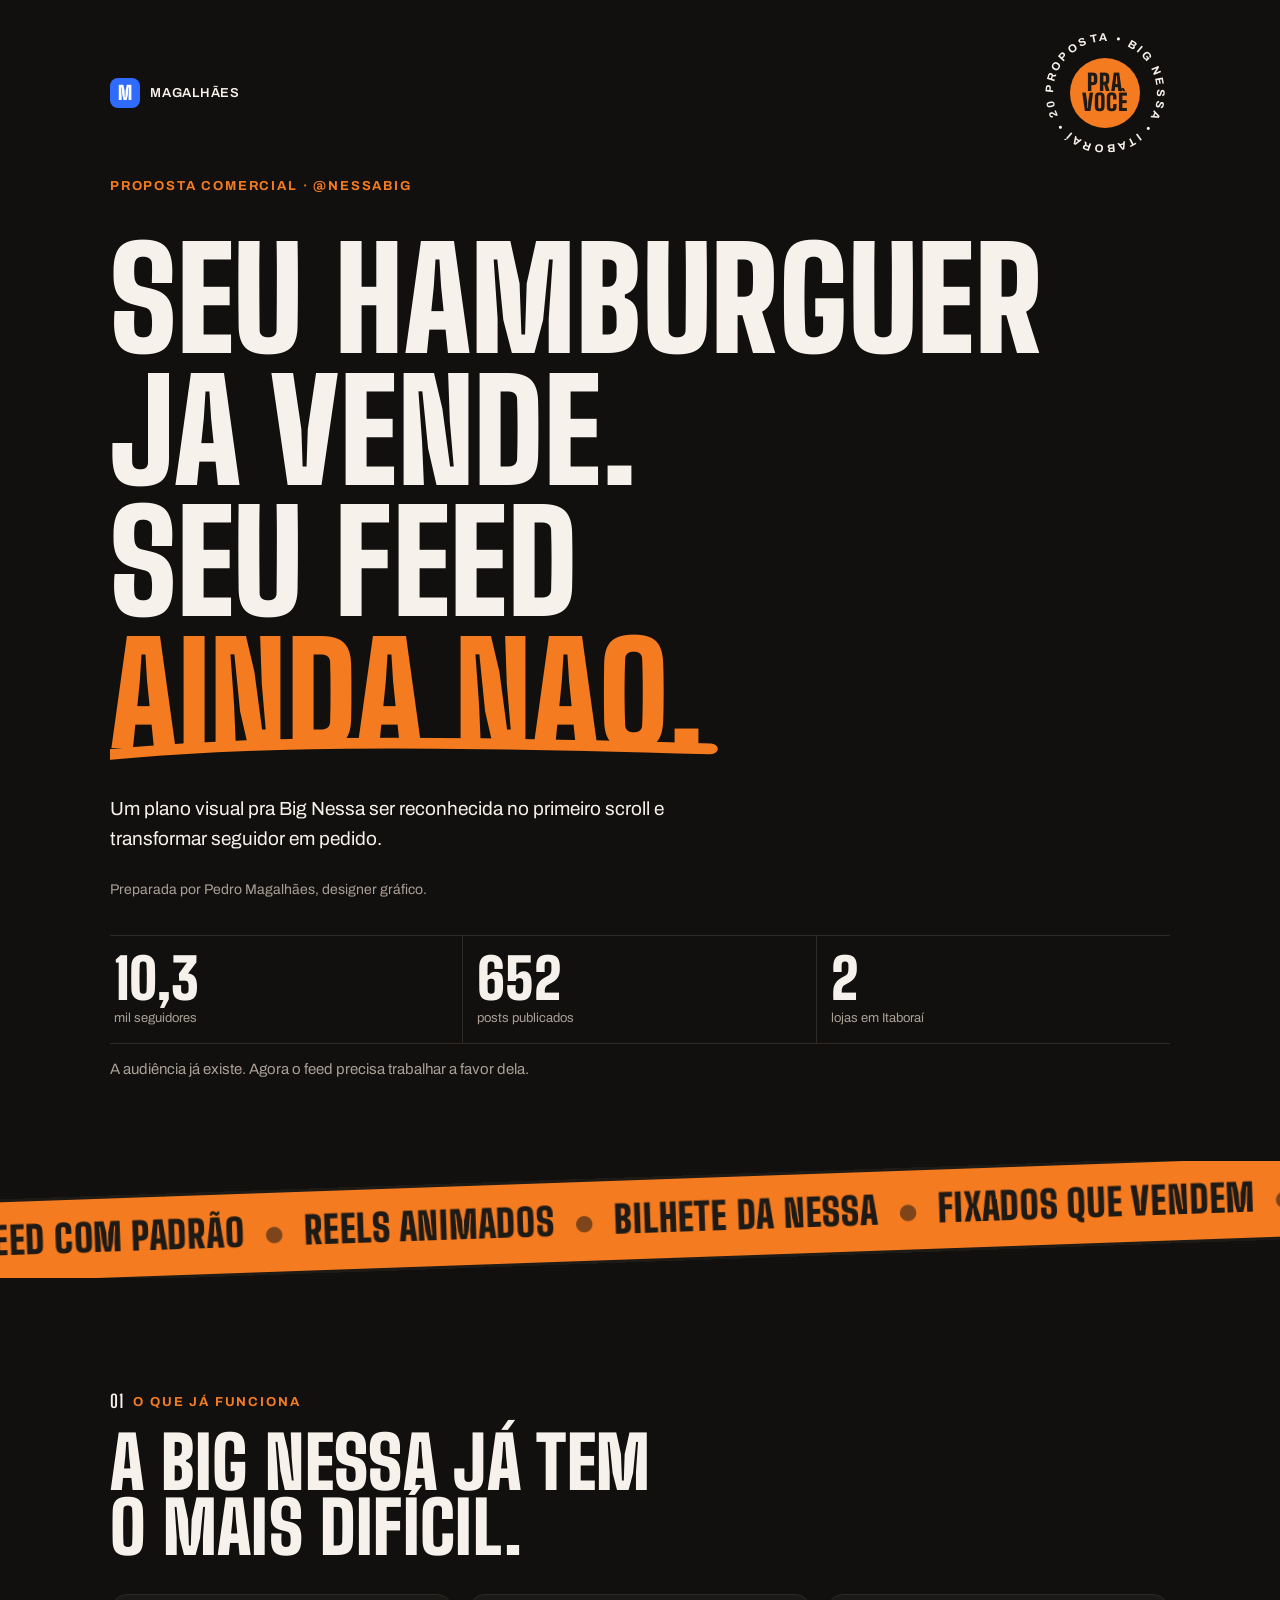
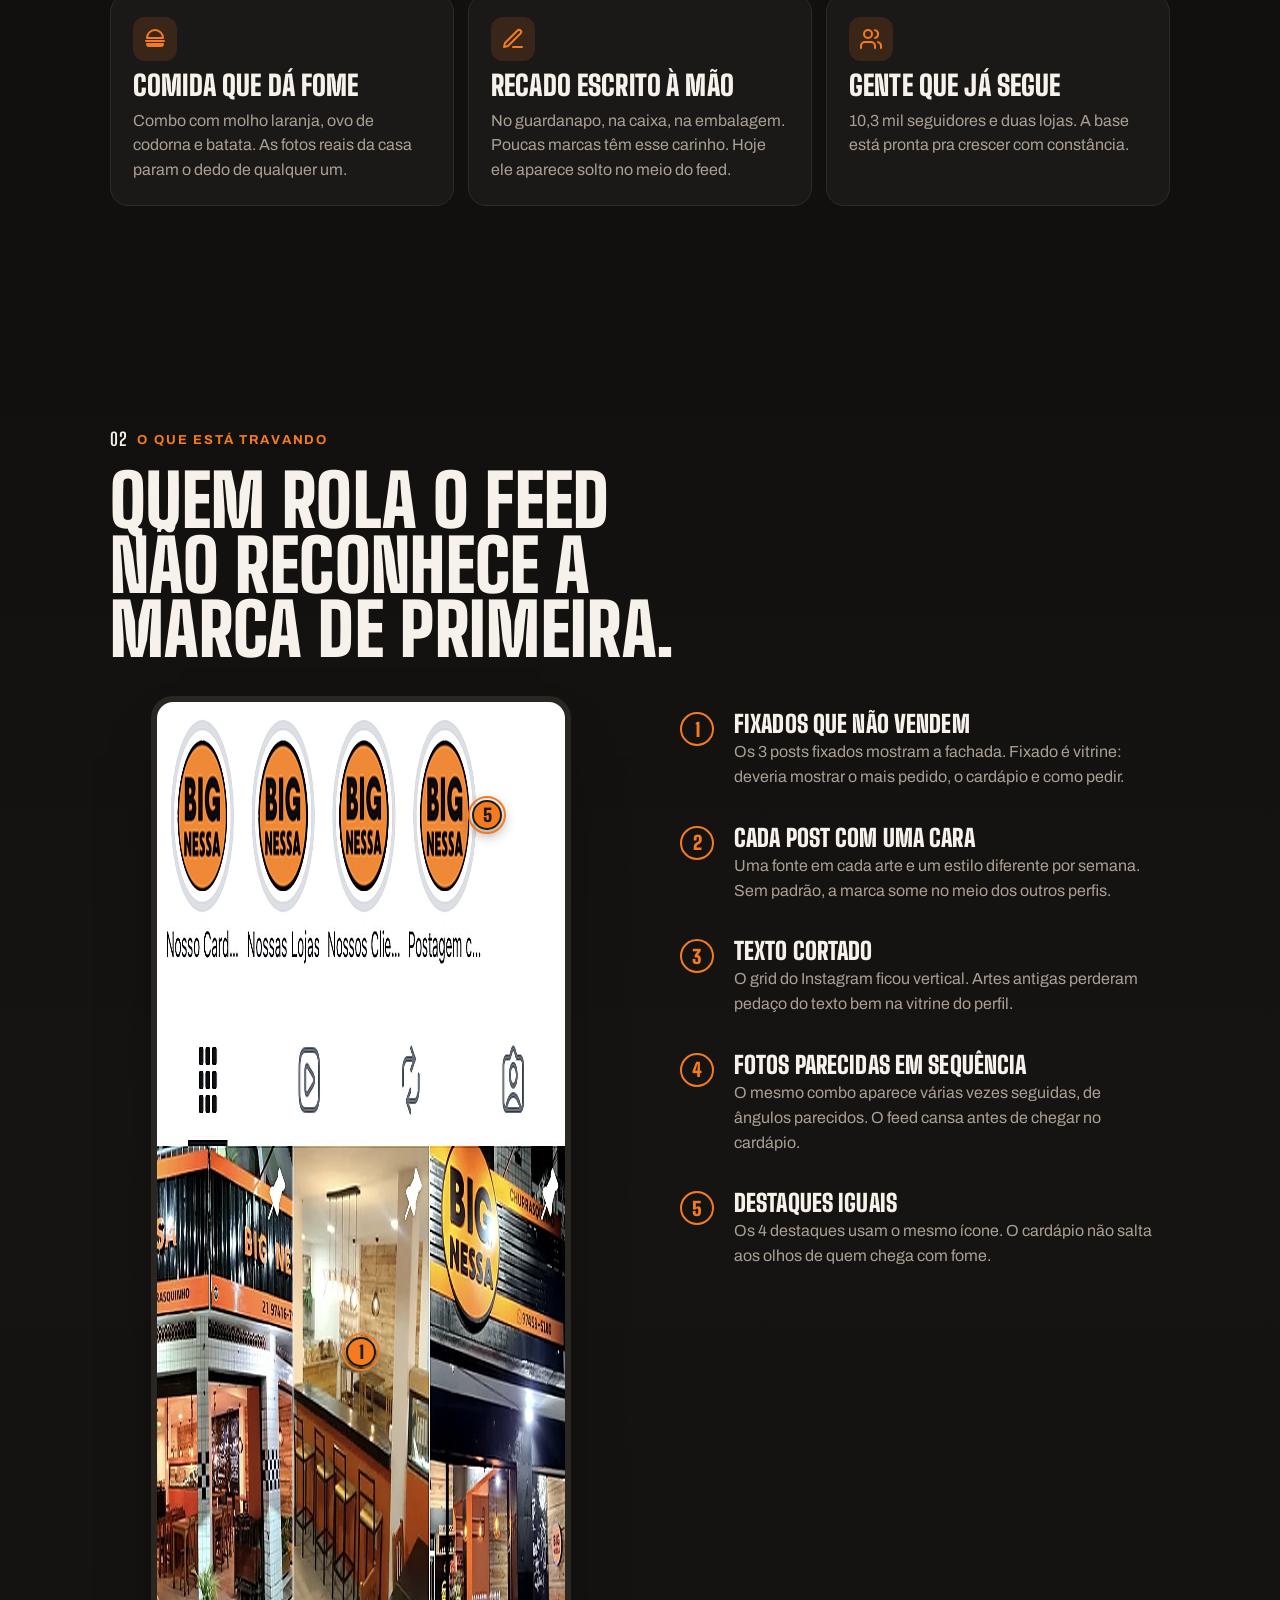
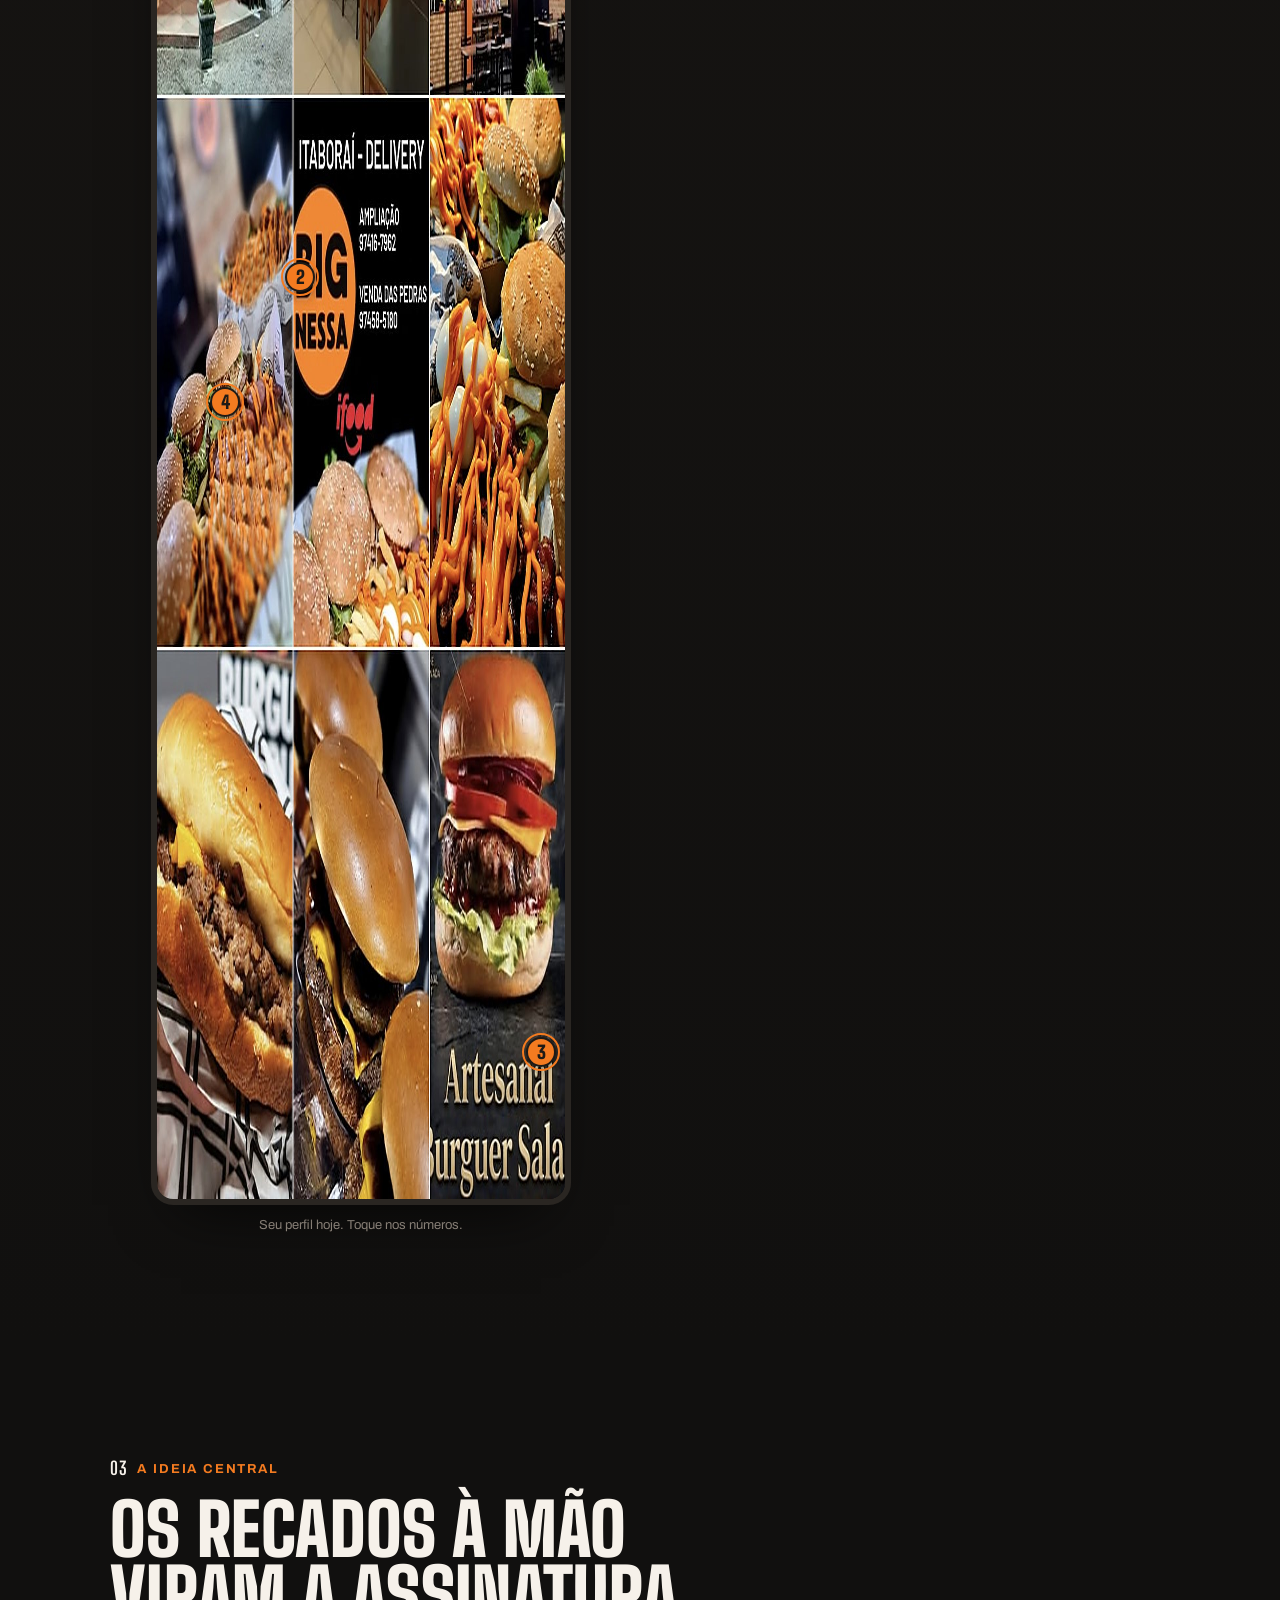
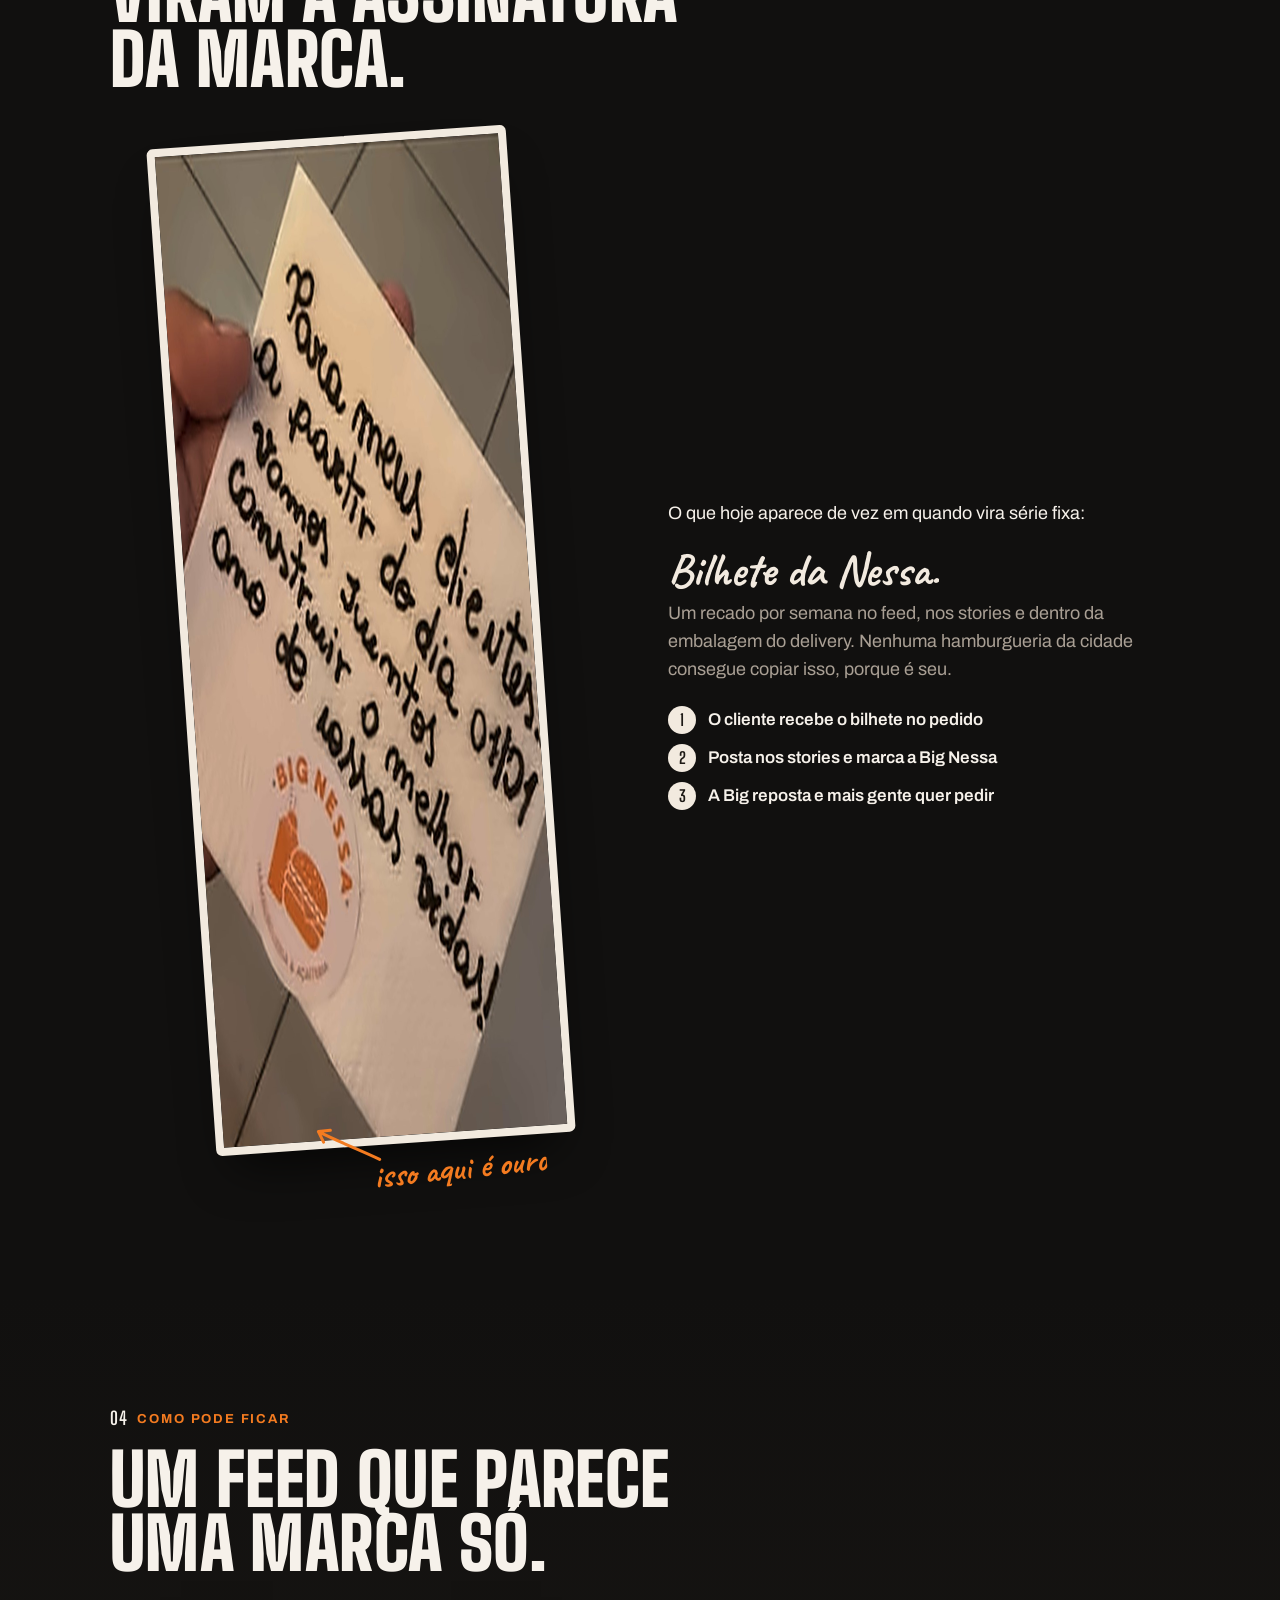
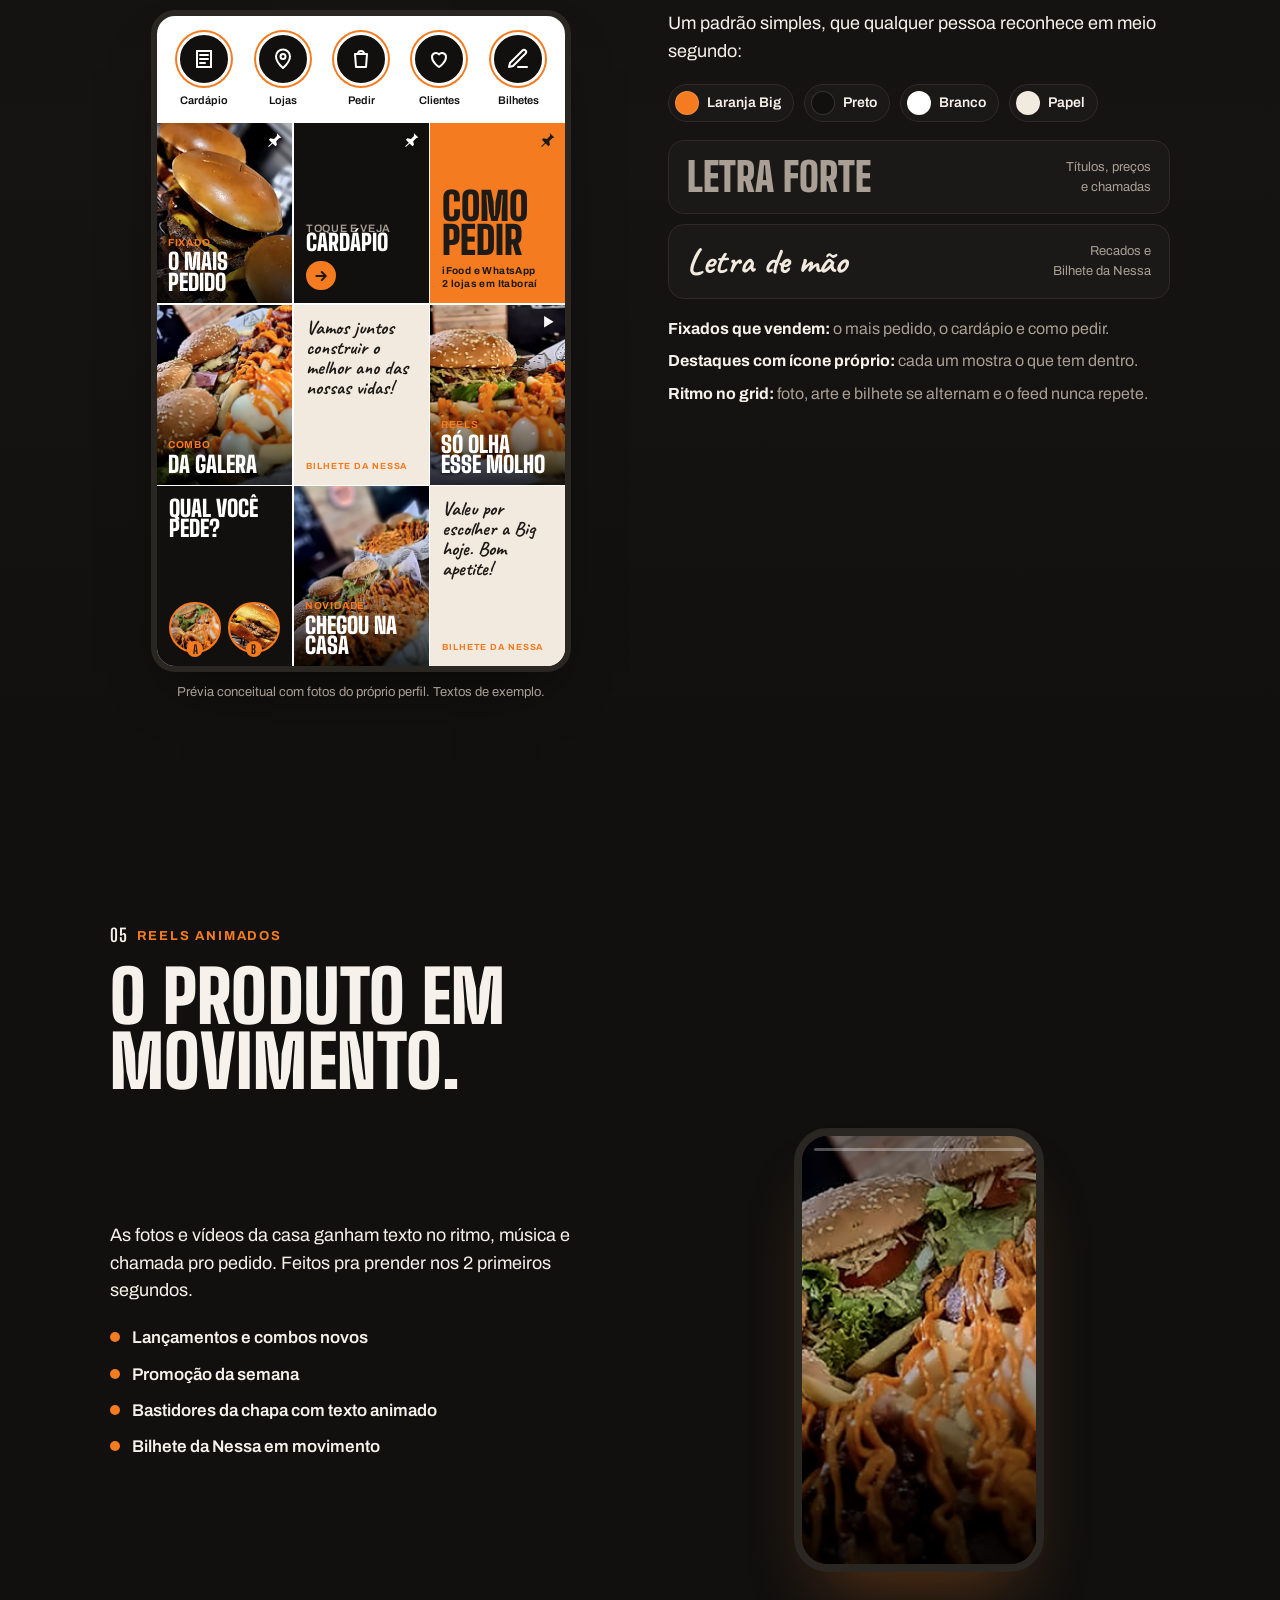
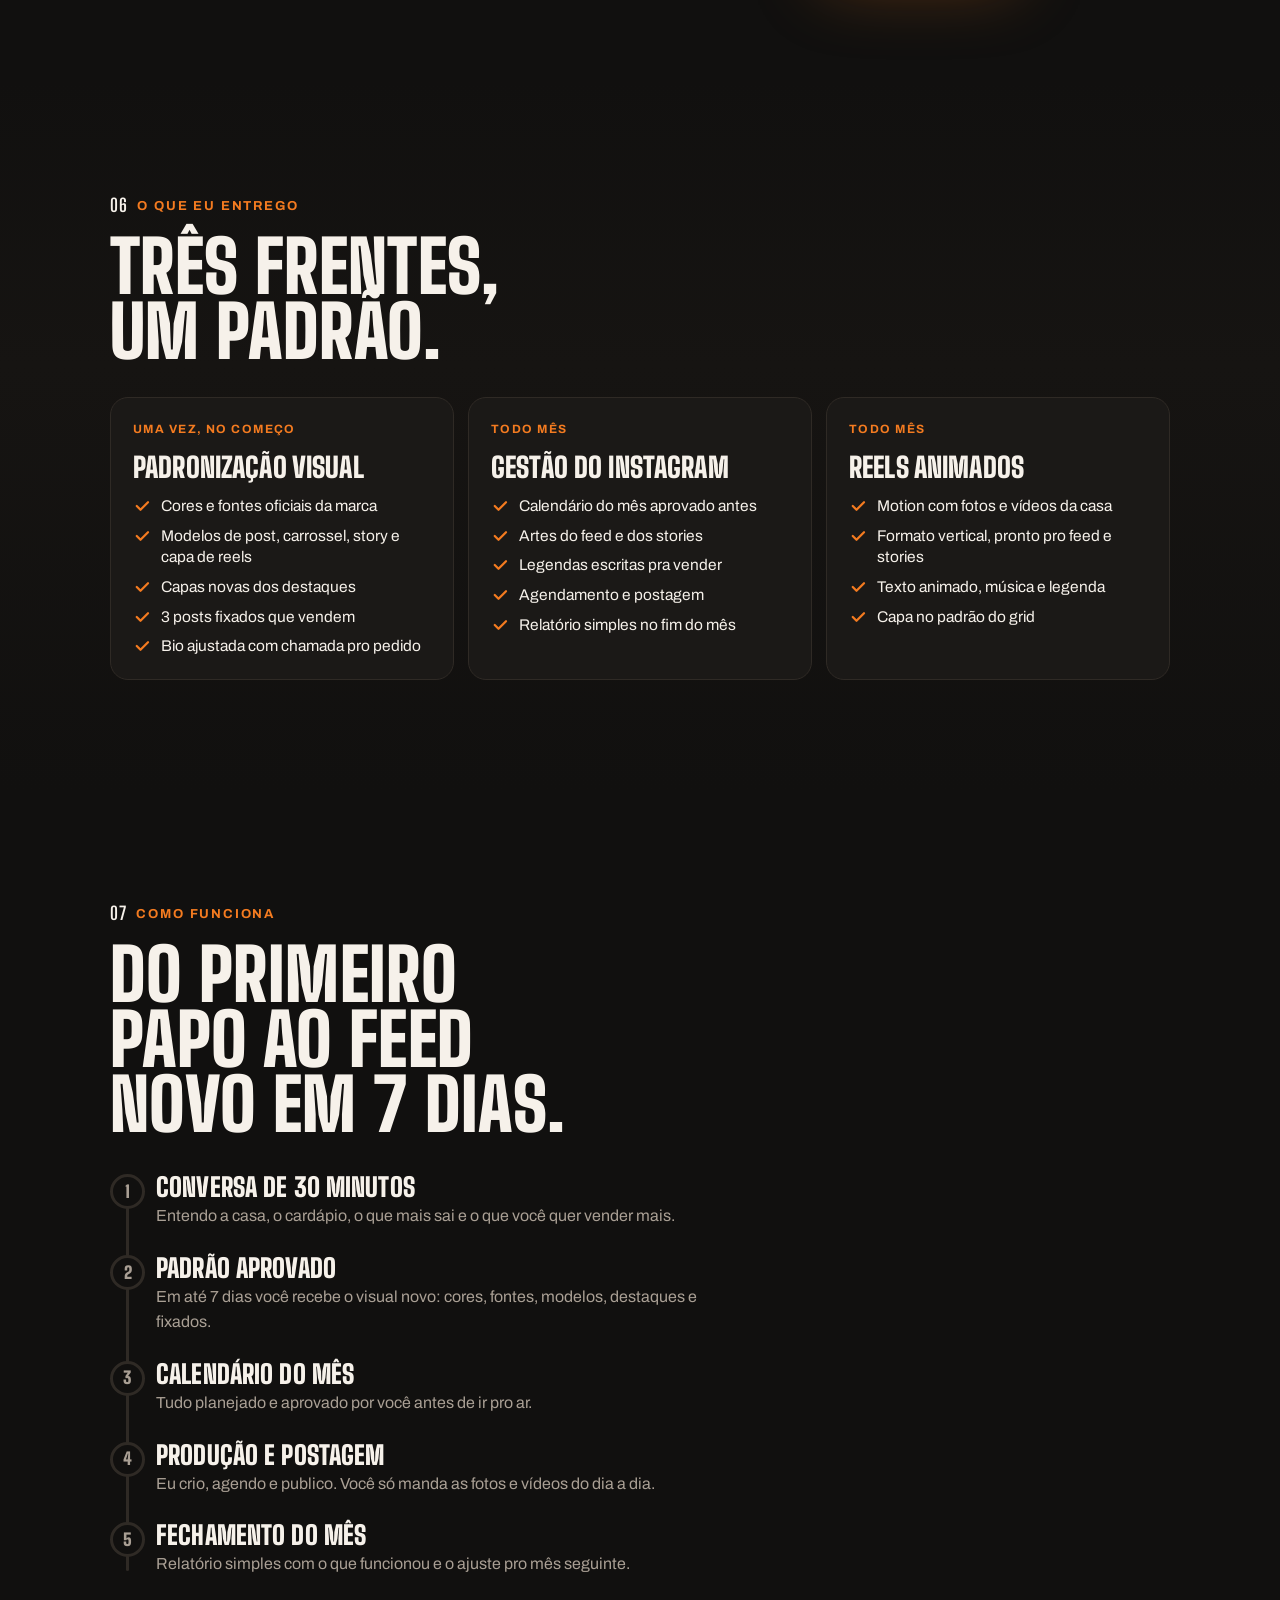
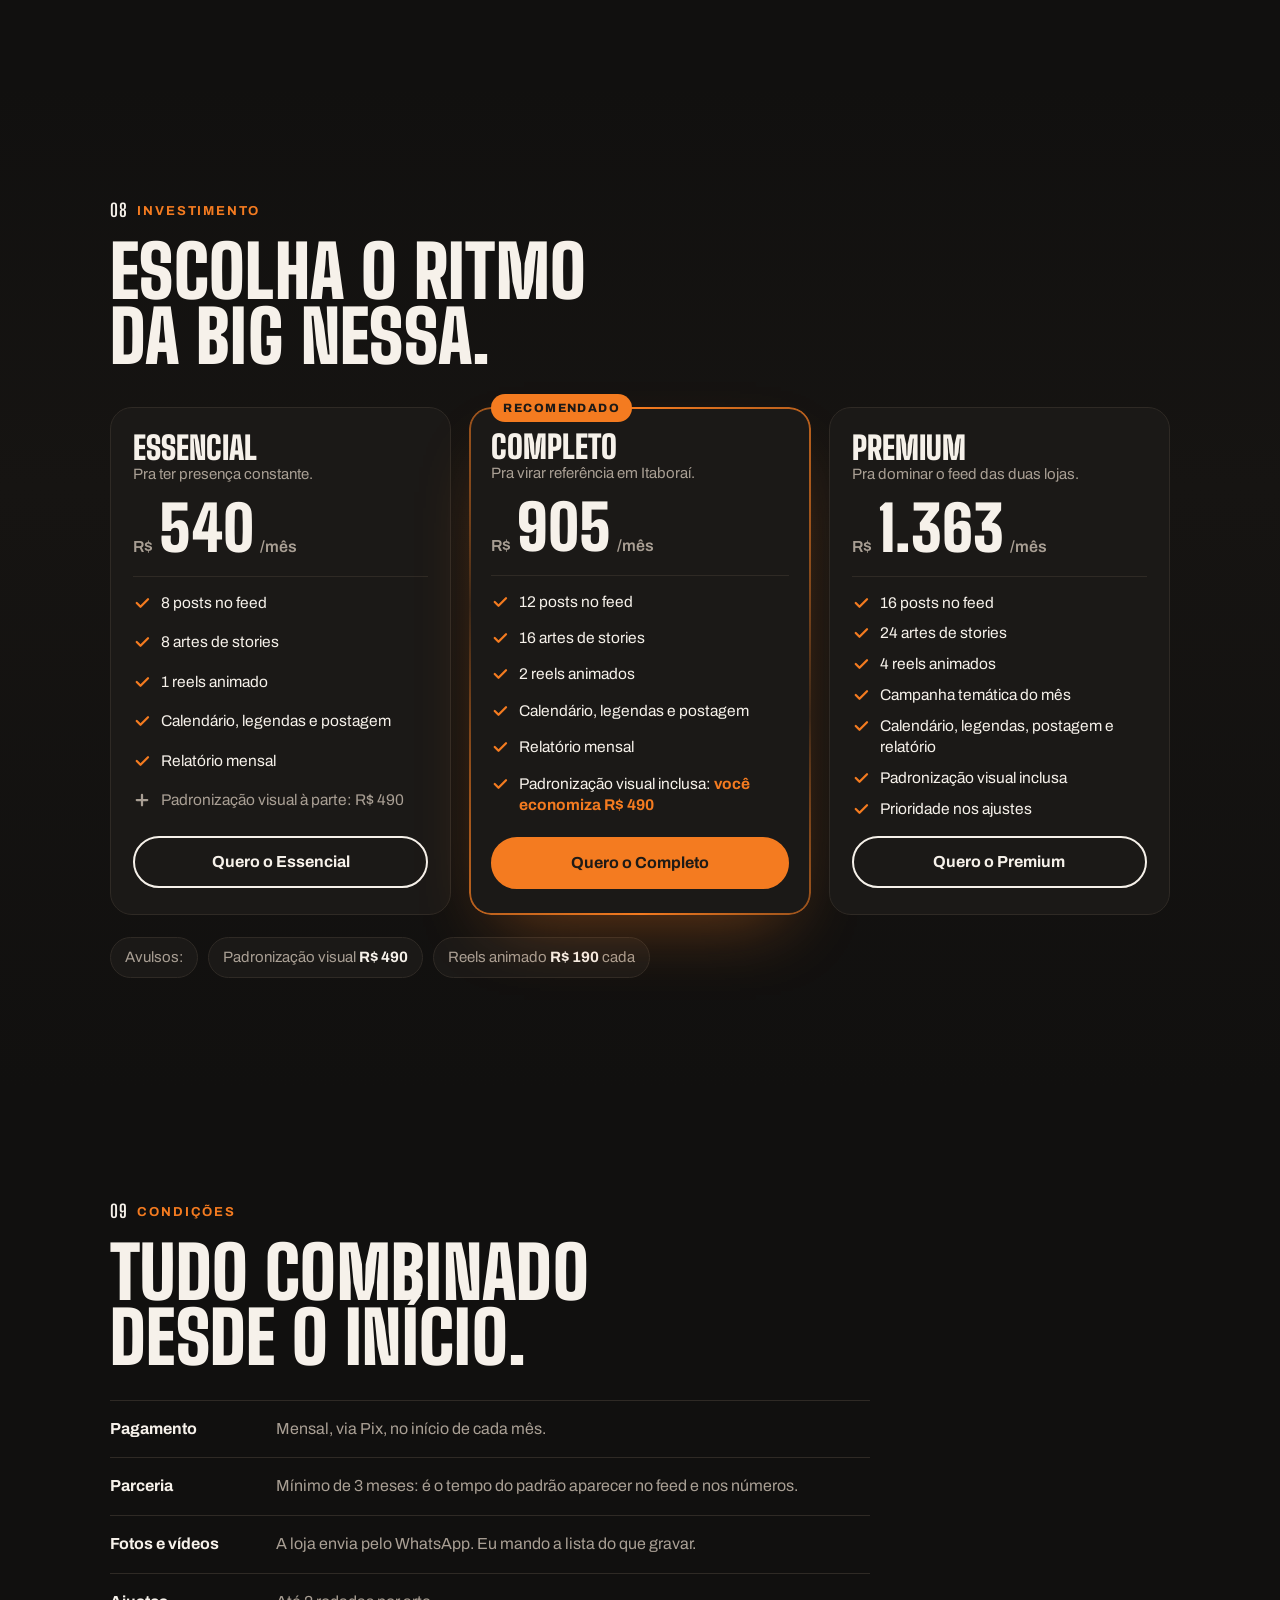
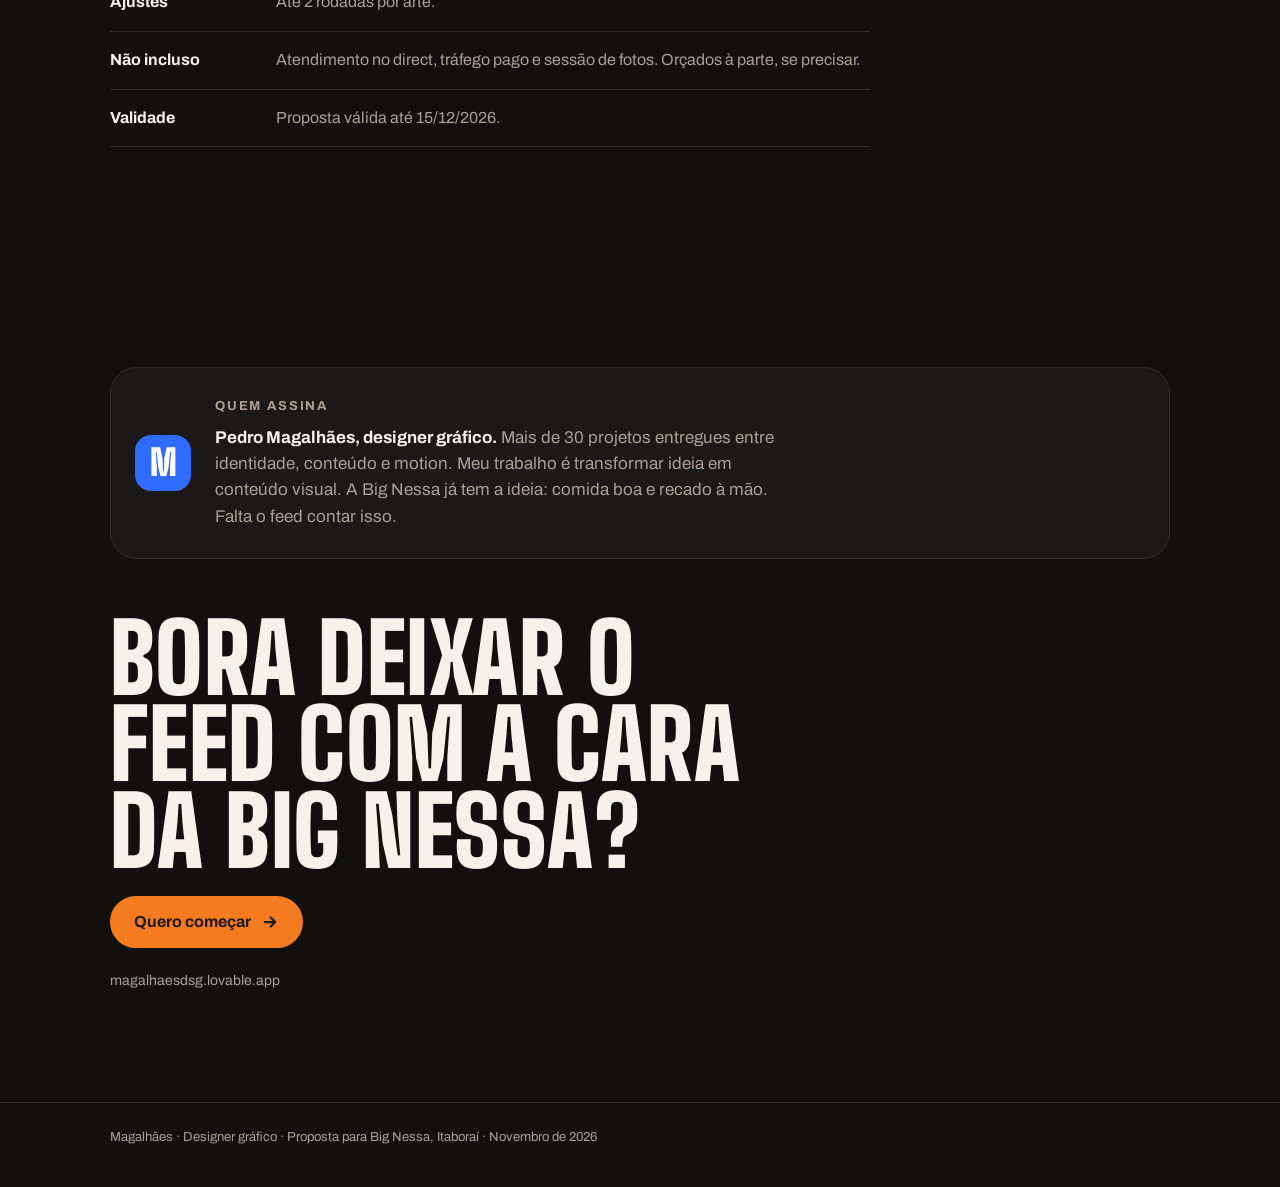
